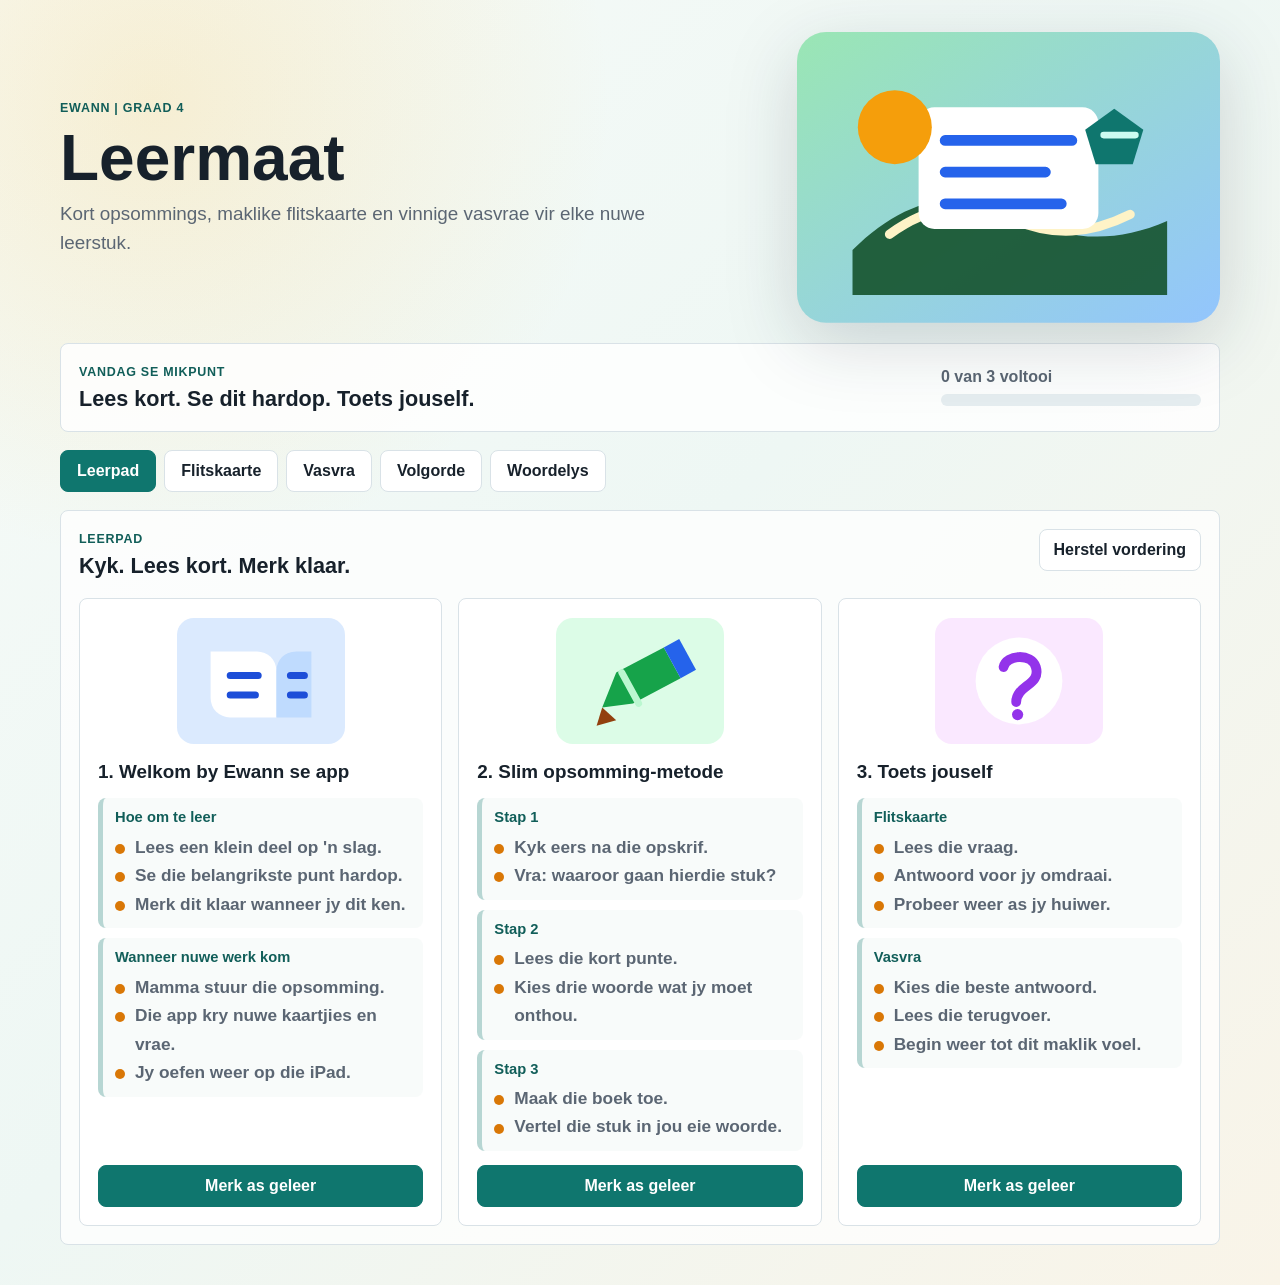
==== index.html @ 521f03b7 "Create Ewann Grade 4 learning app" ====
<!doctype html>
<html lang="af">
  <head>
    <meta charset="utf-8">
    <meta name="viewport" content="width=device-width, initial-scale=1">
    <title>Ewann Graad 4 Leermaat</title>
    <link rel="stylesheet" href="styles.css">
  </head>
  <body>
    <header class="app-header">
      <div class="title-block">
        <span class="subject-chip">Ewann | Graad 4</span>
        <h1>Leermaat</h1>
        <p>Kort opsommings, maklike flitskaarte en vinnige vasvrae vir elke nuwe leerstuk.</p>
      </div>
      <div class="hero-art" aria-hidden="true">
        <svg viewBox="0 0 320 220" role="img">
          <defs>
            <linearGradient id="sky" x1="0" x2="1" y1="0" y2="1">
              <stop offset="0" stop-color="#9ae6b4"></stop>
              <stop offset="1" stop-color="#93c5fd"></stop>
            </linearGradient>
          </defs>
          <rect width="320" height="220" rx="22" fill="url(#sky)"></rect>
          <path d="M42 165c42-42 86-49 132-24 31 17 67 19 106 2v56H42z" fill="#14532d" opacity=".9"></path>
          <path d="M70 153c30-22 60-26 94-11 30 13 58 11 88-4" fill="none" stroke="#fef3c7" stroke-width="7" stroke-linecap="round"></path>
          <rect x="92" y="57" width="136" height="92" rx="12" fill="#ffffff"></rect>
          <path d="M112 82h96M112 106h76M112 130h88" stroke="#2563eb" stroke-width="8" stroke-linecap="round"></path>
          <circle cx="74" cy="72" r="28" fill="#f59e0b"></circle>
          <path d="M240 58l22 16-8 26h-28l-8-26z" fill="#0f766e"></path>
          <path d="M232 78h24" stroke="#ccfbf1" stroke-width="5" stroke-linecap="round"></path>
        </svg>
      </div>
    </header>

    <main>
      <section class="progress-panel" aria-label="Vordering">
        <div>
          <span class="eyebrow">Vandag se mikpunt</span>
          <h2>Lees kort. Se dit hardop. Toets jouself.</h2>
        </div>
        <div class="progress-card">
          <span id="progressText">0 van 0 voltooi</span>
          <div class="progress-track">
            <span id="progressBar"></span>
          </div>
        </div>
      </section>

      <nav class="tabs" aria-label="Afdelings">
        <button class="tab is-active" data-view="learn">Leerpad</button>
        <button class="tab" data-view="cards">Flitskaarte</button>
        <button class="tab" data-view="quiz">Vasvra</button>
        <button class="tab" data-view="timeline">Volgorde</button>
        <button class="tab" data-view="words">Woordelys</button>
      </nav>

      <section id="learn" class="view is-active" aria-labelledby="learnTitle">
        <div class="view-heading">
          <div>
            <span class="eyebrow">Leerpad</span>
            <h2 id="learnTitle">Kyk. Lees kort. Merk klaar.</h2>
          </div>
          <button id="resetProgress" class="secondary-button" type="button">Herstel vordering</button>
        </div>
        <div id="topicGrid" class="topic-grid"></div>
      </section>

      <section id="cards" class="view" aria-labelledby="cardsTitle">
        <div class="view-heading">
          <div>
            <span class="eyebrow">Flitskaarte</span>
            <h2 id="cardsTitle">Draai die kaart om en se die antwoord hardop</h2>
          </div>
          <div class="card-actions">
            <button id="prevCard" class="icon-button" type="button" aria-label="Vorige kaart">&lsaquo;</button>
            <button id="flipCard" class="primary-button" type="button">Wys antwoord</button>
            <button id="nextCard" class="icon-button" type="button" aria-label="Volgende kaart">&rsaquo;</button>
          </div>
        </div>
        <article id="flashcard" class="flashcard" tabindex="0" aria-live="polite"></article>
        <p id="cardCounter" class="counter"></p>
      </section>

      <section id="quiz" class="view" aria-labelledby="quizTitle">
        <div class="view-heading">
          <div>
            <span class="eyebrow">Vasvra</span>
            <h2 id="quizTitle">Toets jou kennis</h2>
          </div>
          <button id="restartQuiz" class="secondary-button" type="button">Begin weer</button>
        </div>
        <div id="quizBox" class="quiz-box"></div>
      </section>

      <section id="timeline" class="view" aria-labelledby="timelineTitle">
        <div class="view-heading">
          <div>
            <span class="eyebrow">Volgorde</span>
            <h2 id="timelineTitle">Sit die belangrike idees in volgorde</h2>
          </div>
        </div>
        <div id="timelineList" class="timeline"></div>
      </section>

      <section id="words" class="view" aria-labelledby="wordsTitle">
        <div class="view-heading">
          <div>
            <span class="eyebrow">Woordelys</span>
            <h2 id="wordsTitle">Belangrike woorde om te onthou</h2>
          </div>
          <label class="search-box">
            <span>Soek</span>
            <input id="wordSearch" type="search" placeholder="bv. opsomming">
          </label>
        </div>
        <div id="wordList" class="word-list"></div>
      </section>
    </main>

    <script src="app.js"></script>
  </body>
</html>
---- styles.css ----
:root {
  color-scheme: light;
  --ink: #17212b;
  --muted: #5b6673;
  --line: #d9e2e7;
  --paper: #fbfaf7;
  --surface: #ffffff;
  --teal: #0f766e;
  --teal-dark: #115e59;
  --gold: #d97706;
  --clay: #9a3412;
  --blue: #1d4ed8;
  --green: #15803d;
  --red: #b91c1c;
  font-family: Verdana, "Segoe UI", Arial, sans-serif;
}

* {
  box-sizing: border-box;
}

body {
  margin: 0;
  min-height: 100vh;
  color: var(--ink);
  background:
    radial-gradient(circle at 12% 8%, rgba(249, 196, 83, .22), transparent 28%),
    linear-gradient(135deg, #f7fbf8 0%, #eef7f4 48%, #f9f4e8 100%);
}

button,
input {
  font: inherit;
}

button {
  cursor: pointer;
}

.app-header,
main {
  width: min(1160px, calc(100% - 32px));
  margin: 0 auto;
}

.app-header {
  min-height: 300px;
  display: grid;
  grid-template-columns: minmax(0, 1.25fr) minmax(260px, .75fr);
  gap: 32px;
  align-items: center;
  padding: 32px 0 20px;
}

.title-block h1 {
  margin: 12px 0 10px;
  font-size: clamp(2.4rem, 5vw, 5.4rem);
  line-height: .95;
  letter-spacing: 0;
}

.title-block p {
  max-width: 620px;
  margin: 0;
  color: var(--muted);
  font-size: 1.18rem;
  line-height: 1.55;
}

.subject-chip,
.eyebrow {
  display: inline-flex;
  width: fit-content;
  color: var(--teal-dark);
  font-weight: 800;
  text-transform: uppercase;
  letter-spacing: .06em;
  font-size: .78rem;
}

.hero-art svg {
  display: block;
  width: 100%;
  filter: drop-shadow(0 20px 35px rgba(15, 23, 42, .16));
}

main {
  padding-bottom: 40px;
}

.progress-panel {
  display: flex;
  justify-content: space-between;
  gap: 24px;
  align-items: center;
  background: rgba(255, 255, 255, .84);
  border: 1px solid var(--line);
  border-radius: 8px;
  padding: 18px;
}

.progress-panel h2,
.view-heading h2 {
  margin: 6px 0 0;
  font-size: 1.35rem;
  line-height: 1.25;
}

.progress-card {
  min-width: 260px;
}

.progress-card span {
  display: block;
  margin-bottom: 8px;
  color: var(--muted);
  font-weight: 700;
}

.progress-track {
  height: 12px;
  overflow: hidden;
  background: #e5edf0;
  border-radius: 999px;
}

.progress-track span {
  display: block;
  width: 0;
  height: 100%;
  background: linear-gradient(90deg, var(--teal), var(--gold));
  transition: width .25s ease;
}

.tabs {
  display: flex;
  gap: 8px;
  overflow-x: auto;
  padding: 18px 0;
}

.tab,
.primary-button,
.secondary-button,
.icon-button {
  border: 1px solid var(--line);
  border-radius: 8px;
  background: var(--surface);
  color: var(--ink);
  min-height: 42px;
  font-weight: 800;
}

.tab {
  padding: 0 16px;
  white-space: nowrap;
}

.tab.is-active,
.primary-button {
  color: #fff;
  background: var(--teal);
  border-color: var(--teal);
}

.secondary-button {
  padding: 0 14px;
}

.icon-button {
  width: 44px;
  font-size: 1.7rem;
  line-height: 1;
}

.view {
  display: none;
  background: rgba(255, 255, 255, .76);
  border: 1px solid var(--line);
  border-radius: 8px;
  padding: 18px;
}

.view.is-active {
  display: block;
}

.view-heading {
  display: flex;
  justify-content: space-between;
  align-items: flex-start;
  gap: 18px;
  margin-bottom: 18px;
}

.topic-grid {
  display: grid;
  grid-template-columns: repeat(auto-fit, minmax(260px, 1fr));
  gap: 16px;
}

.topic-card {
  min-height: 430px;
  display: flex;
  flex-direction: column;
  gap: 14px;
  background: var(--surface);
  border: 1px solid var(--line);
  border-radius: 8px;
  padding: 18px;
}

.topic-visual {
  display: grid;
  place-items: center;
  min-height: 128px;
}

.topic-visual svg {
  display: block;
  width: min(100%, 168px);
  height: auto;
}

.topic-card h3 {
  margin: 0;
  font-size: 1.18rem;
  line-height: 1.35;
}

.topic-card ul {
  margin: 0;
  padding-left: 0;
  list-style: none;
  color: var(--muted);
  line-height: 1.65;
  font-size: 1.08rem;
  font-weight: 700;
}

.topic-groups {
  display: grid;
  gap: 10px;
}

.mini-section {
  border-left: 5px solid rgba(15, 118, 110, .28);
  background: #f8fbfa;
  border-radius: 8px;
  padding: 10px 12px;
}

.mini-section h4 {
  margin: 0 0 6px;
  color: var(--teal-dark);
  font-size: .92rem;
  line-height: 1.25;
}

.topic-card li {
  display: flex;
  gap: 10px;
  align-items: flex-start;
}

.topic-card li::before {
  content: "";
  flex: 0 0 10px;
  width: 10px;
  height: 10px;
  margin-top: .65em;
  border-radius: 50%;
  background: var(--gold);
}

.topic-card button {
  margin-top: auto;
}

.topic-card.is-done {
  border-color: rgba(21, 128, 61, .45);
  box-shadow: inset 0 0 0 2px rgba(21, 128, 61, .08);
}

.card-actions {
  display: flex;
  gap: 8px;
  align-items: center;
}

.primary-button {
  padding: 0 16px;
}

.flashcard {
  display: grid;
  place-items: center;
  min-height: 280px;
  padding: 30px;
  border-radius: 8px;
  border: 1px solid #c9d8de;
  background:
    linear-gradient(135deg, rgba(15, 118, 110, .08), rgba(217, 119, 6, .12)),
    var(--surface);
  text-align: center;
}

.flashcard h3 {
  max-width: 720px;
  margin: 0;
  font-size: clamp(1.65rem, 3vw, 2.6rem);
  line-height: 1.15;
}

.flashcard p {
  max-width: 720px;
  margin: 12px 0 0;
  color: var(--muted);
  font-size: 1.12rem;
  line-height: 1.5;
}

.counter {
  color: var(--muted);
  font-weight: 700;
}

.quiz-box {
  display: grid;
  gap: 14px;
}

.quiz-question {
  background: var(--surface);
  border: 1px solid var(--line);
  border-radius: 8px;
  padding: 18px;
}

.quiz-question h3 {
  margin: 0 0 16px;
  font-size: 1.35rem;
}

.answers {
  display: grid;
  grid-template-columns: repeat(auto-fit, minmax(210px, 1fr));
  gap: 10px;
}

.answer {
  min-height: 54px;
  padding: 12px;
  text-align: left;
}

.answer.correct {
  color: #fff;
  background: var(--green);
  border-color: var(--green);
}

.answer.wrong {
  color: #fff;
  background: var(--red);
  border-color: var(--red);
}

.feedback {
  min-height: 28px;
  color: var(--muted);
  font-weight: 800;
}

.timeline {
  display: grid;
  gap: 10px;
}

.timeline-item {
  display: grid;
  grid-template-columns: 150px minmax(0, 1fr);
  gap: 14px;
  align-items: start;
  background: var(--surface);
  border: 1px solid var(--line);
  border-radius: 8px;
  padding: 14px;
}

.timeline-item strong {
  color: var(--clay);
}

.timeline-item p {
  margin: 0;
  color: var(--muted);
  line-height: 1.45;
}

.search-box {
  display: flex;
  align-items: center;
  gap: 8px;
  color: var(--muted);
  font-weight: 800;
}

.search-box input {
  min-height: 42px;
  width: min(300px, 48vw);
  border: 1px solid var(--line);
  border-radius: 8px;
  padding: 0 12px;
}

.word-list {
  display: grid;
  grid-template-columns: repeat(auto-fit, minmax(230px, 1fr));
  gap: 12px;
}

.word-card {
  background: var(--surface);
  border: 1px solid var(--line);
  border-radius: 8px;
  padding: 16px;
}

.word-card h3 {
  margin: 0 0 8px;
  color: var(--blue);
}

.word-card p {
  margin: 0;
  color: var(--muted);
  line-height: 1.45;
}

@media (max-width: 760px) {
  .app-header {
    grid-template-columns: 1fr;
    min-height: auto;
  }

  .hero-art {
    max-width: 360px;
  }

  .progress-panel,
  .view-heading {
    flex-direction: column;
    align-items: stretch;
  }

  .progress-card {
    min-width: 0;
  }

  .timeline-item {
    grid-template-columns: 1fr;
  }

  .card-actions {
    flex-wrap: wrap;
  }
}
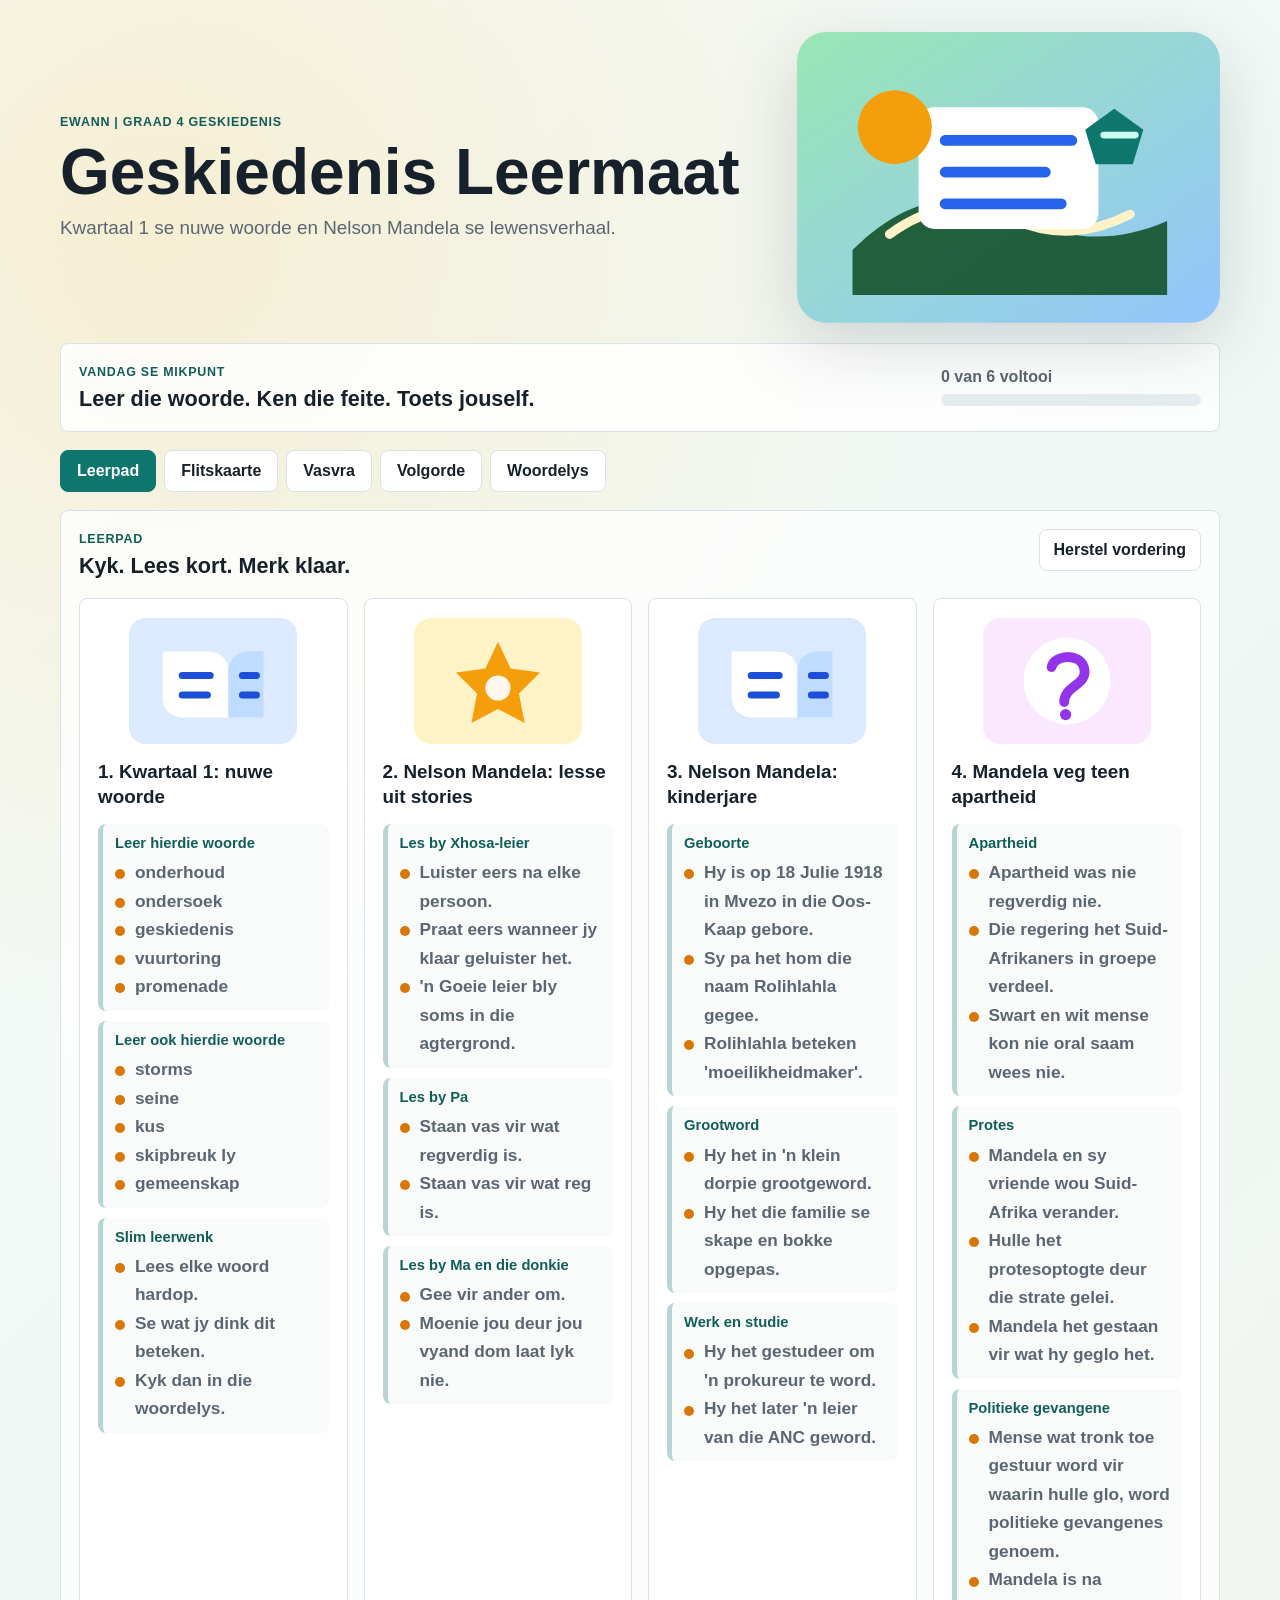
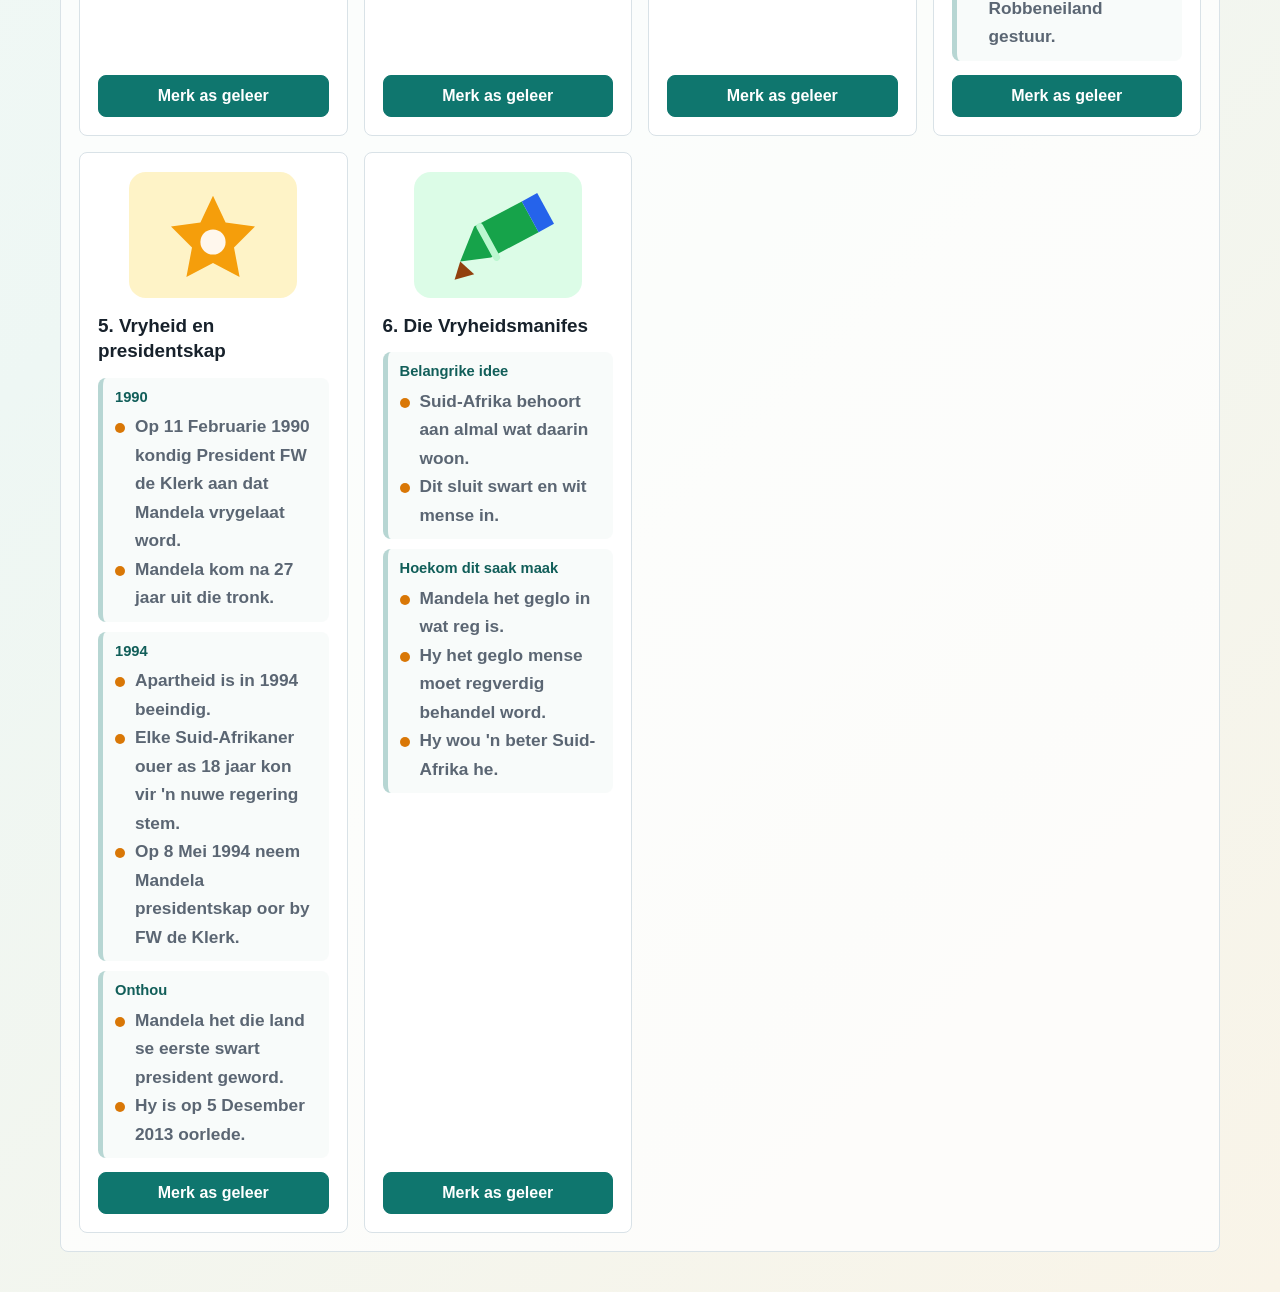
==== commit f300234f: "Add Grade 4 Mandela history content" ====
--- a/index.html
+++ b/index.html
@@ -9,9 +9,9 @@
   <body>
     <header class="app-header">
       <div class="title-block">
-        <span class="subject-chip">Ewann | Graad 4</span>
-        <h1>Leermaat</h1>
-        <p>Kort opsommings, maklike flitskaarte en vinnige vasvrae vir elke nuwe leerstuk.</p>
+        <span class="subject-chip">Ewann | Graad 4 Geskiedenis</span>
+        <h1>Geskiedenis Leermaat</h1>
+        <p>Kwartaal 1 se nuwe woorde en Nelson Mandela se lewensverhaal.</p>
       </div>
       <div class="hero-art" aria-hidden="true">
         <svg viewBox="0 0 320 220" role="img">
@@ -37,7 +37,7 @@
       <section class="progress-panel" aria-label="Vordering">
         <div>
           <span class="eyebrow">Vandag se mikpunt</span>
-          <h2>Lees kort. Se dit hardop. Toets jouself.</h2>
+          <h2>Leer die woorde. Ken die feite. Toets jouself.</h2>
         </div>
         <div class="progress-card">
           <span id="progressText">0 van 0 voltooi</span>
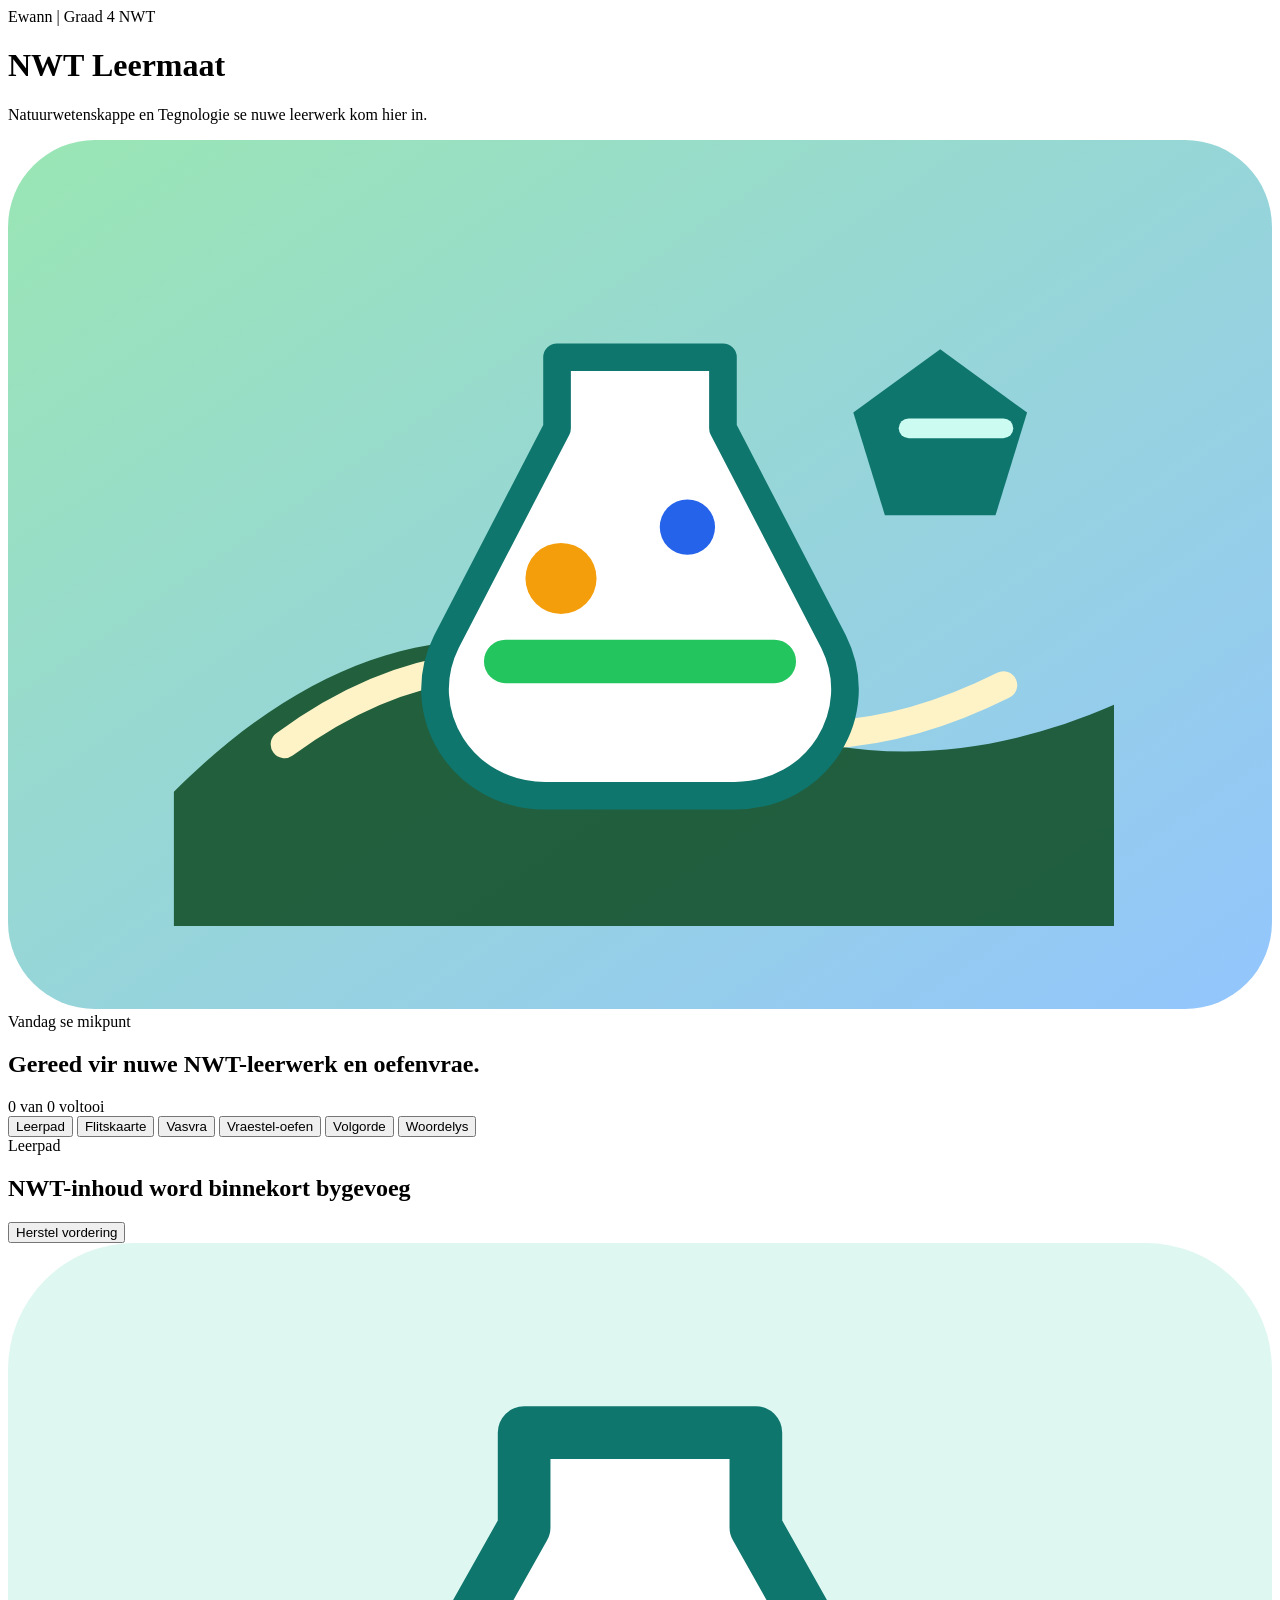
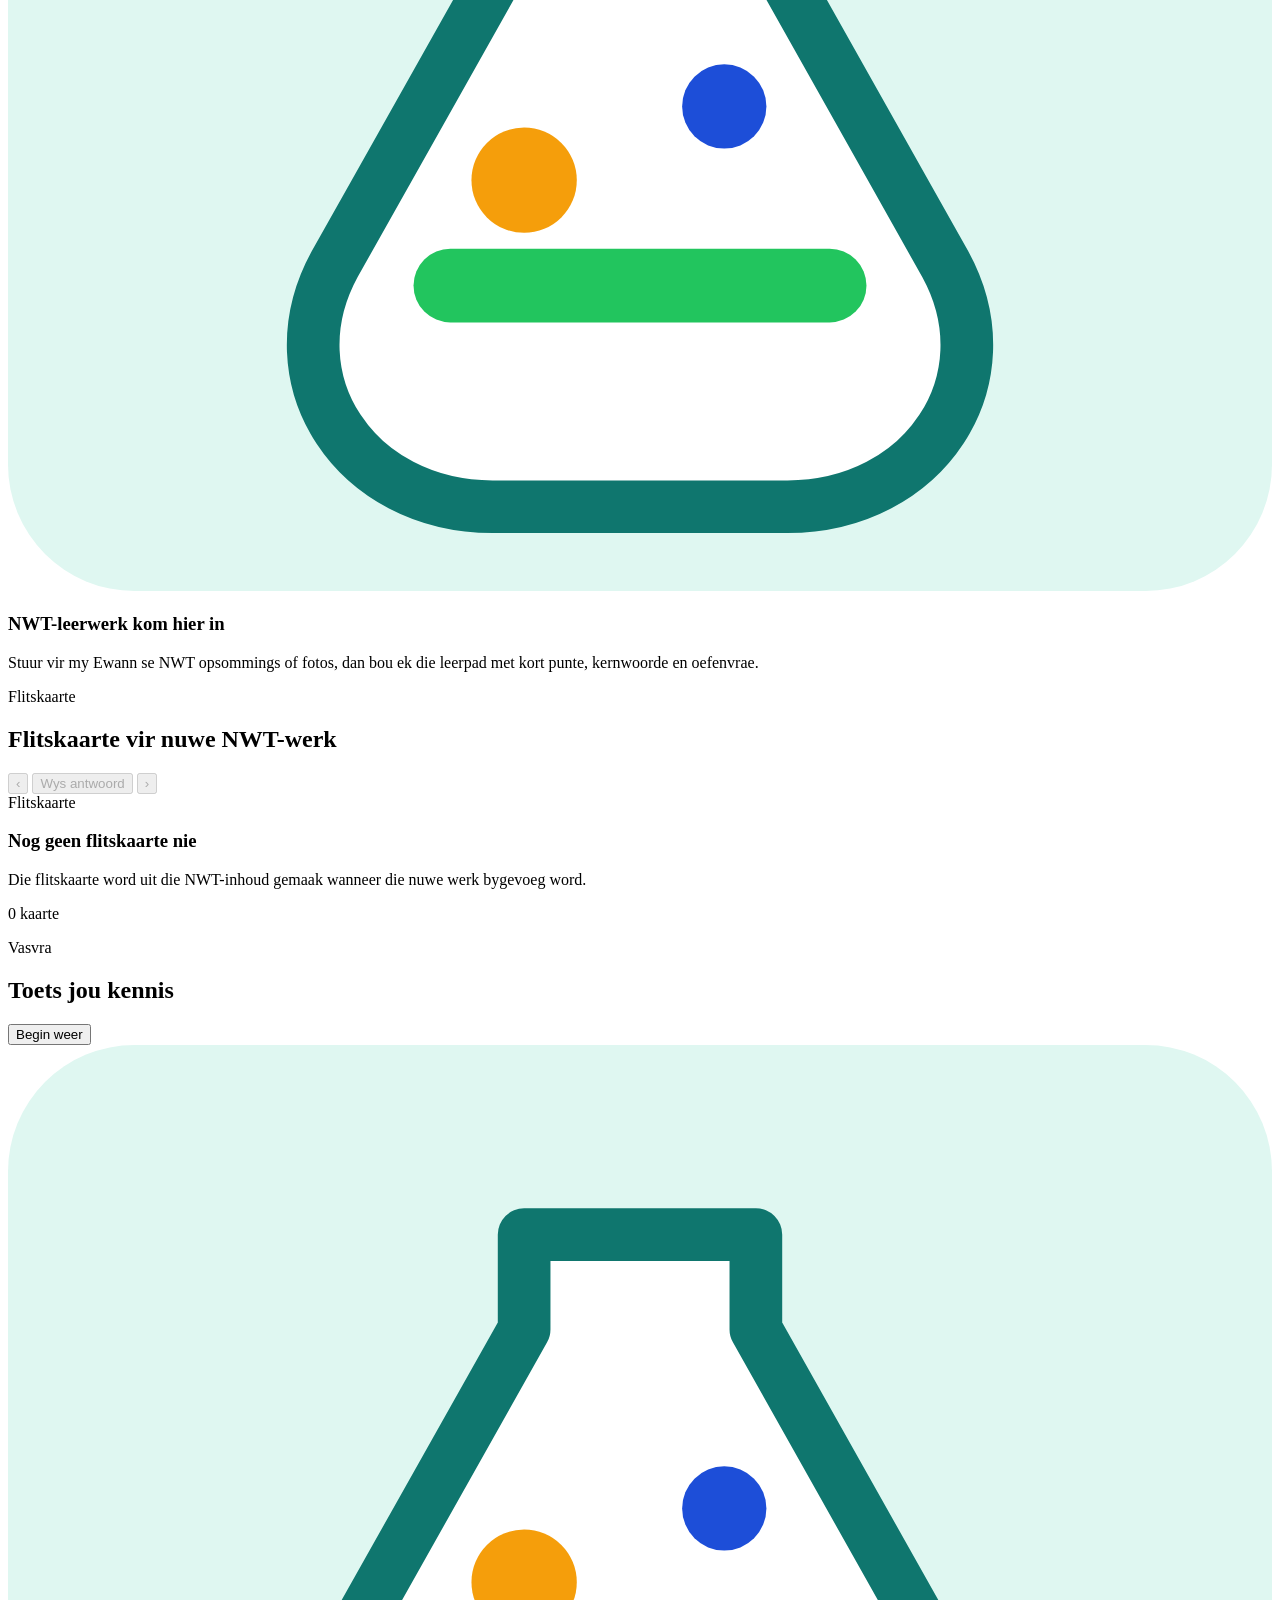
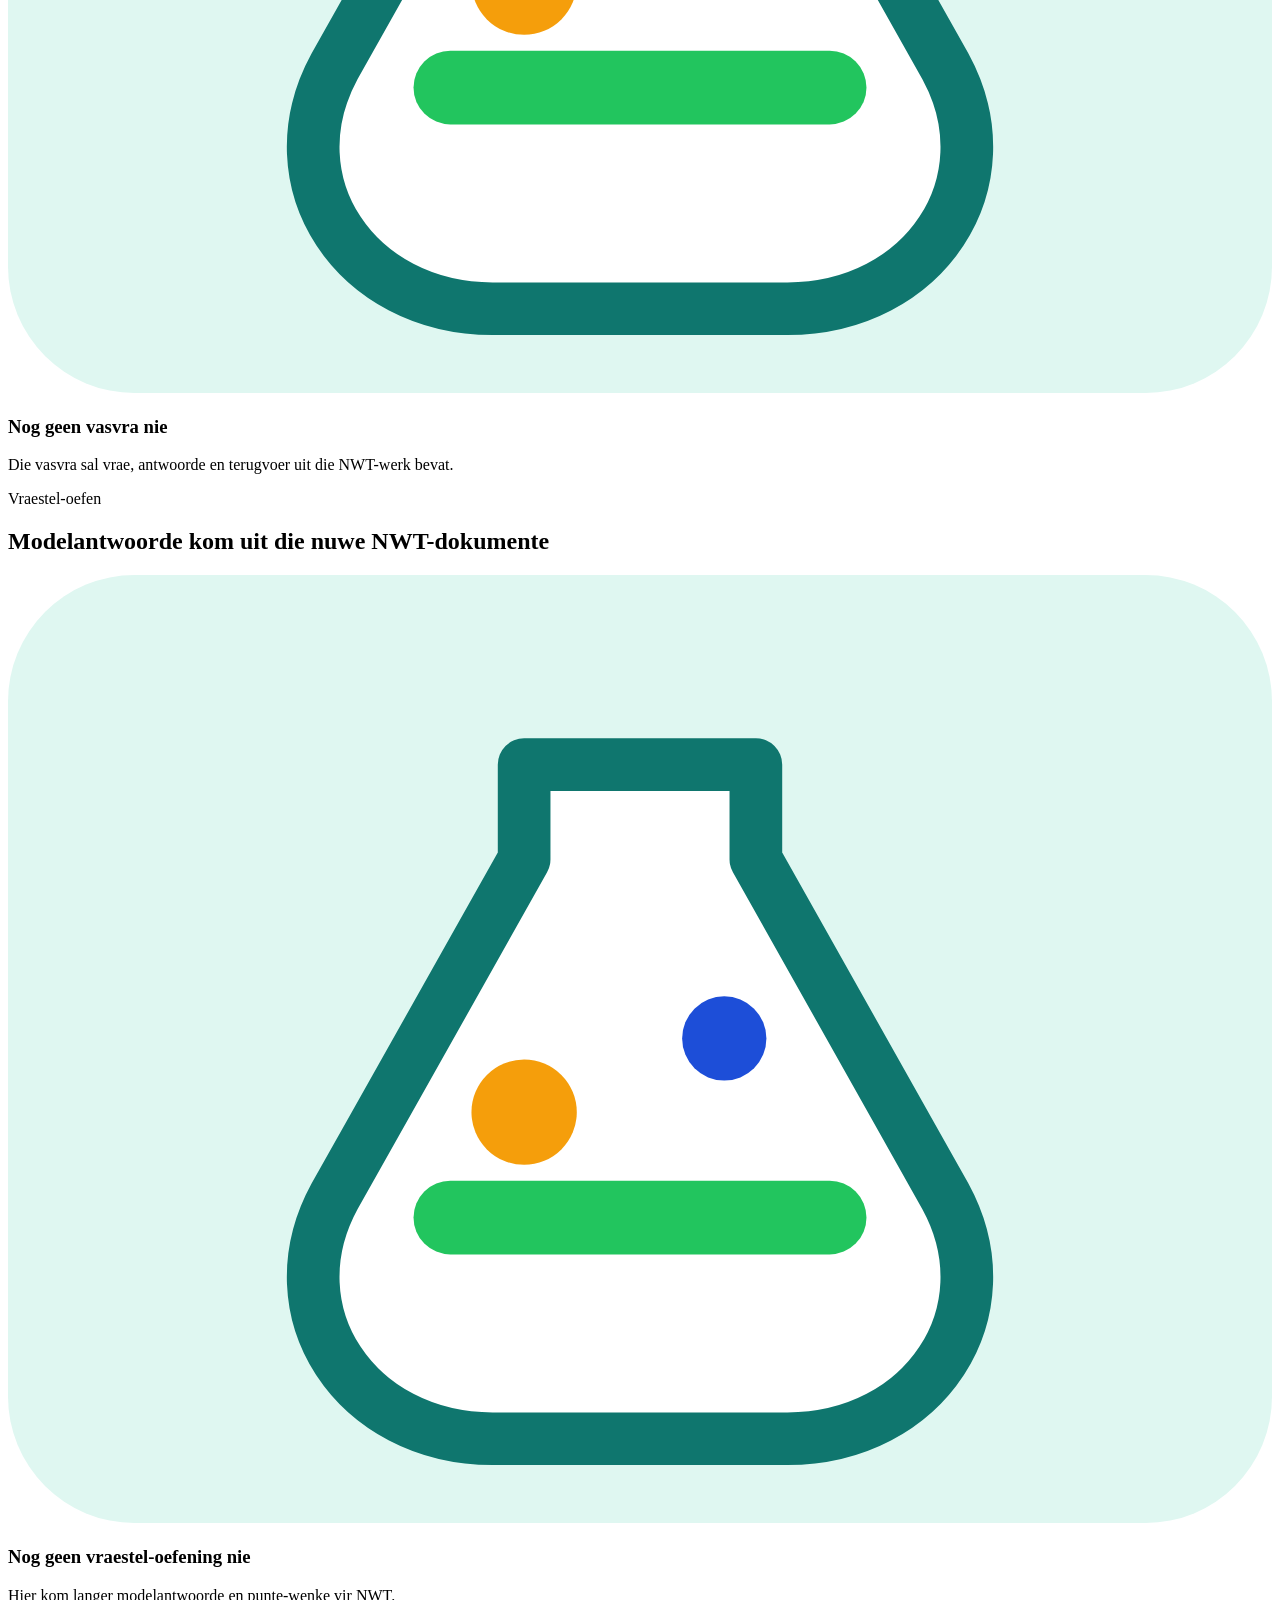
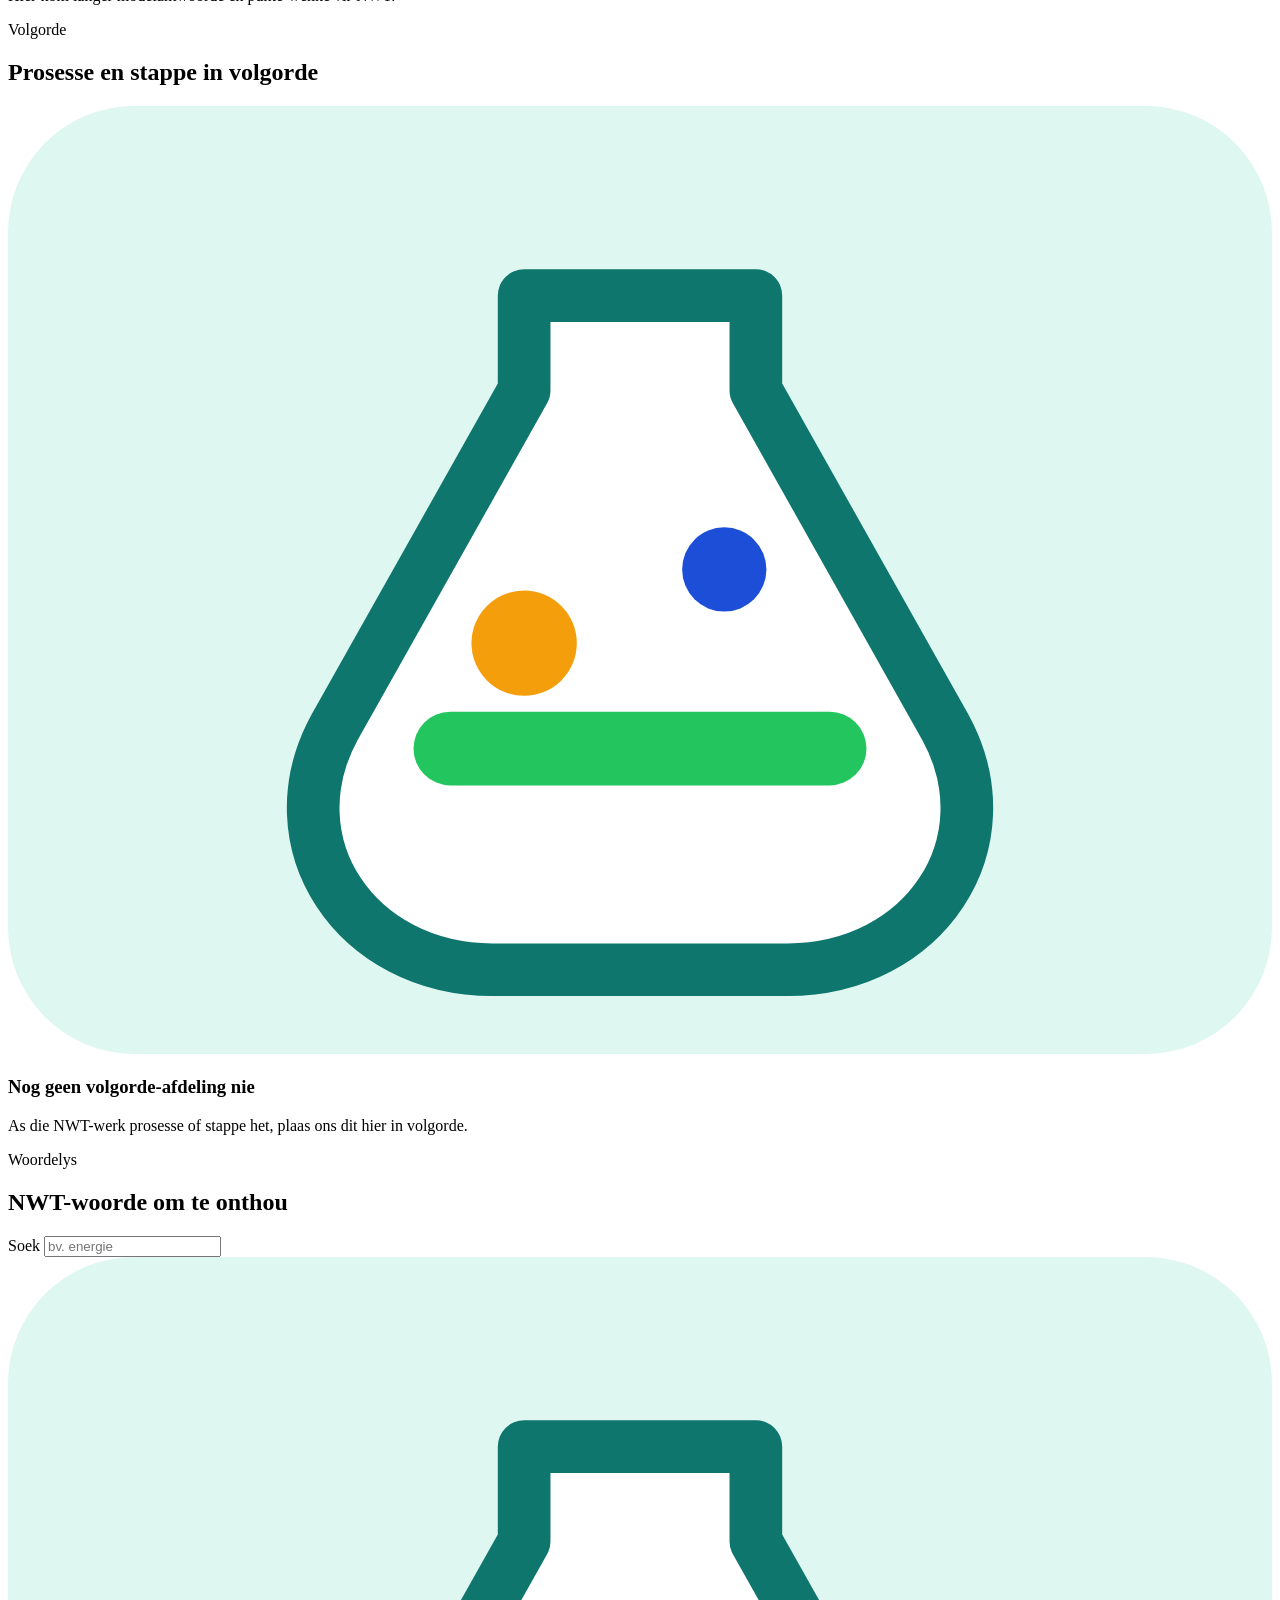
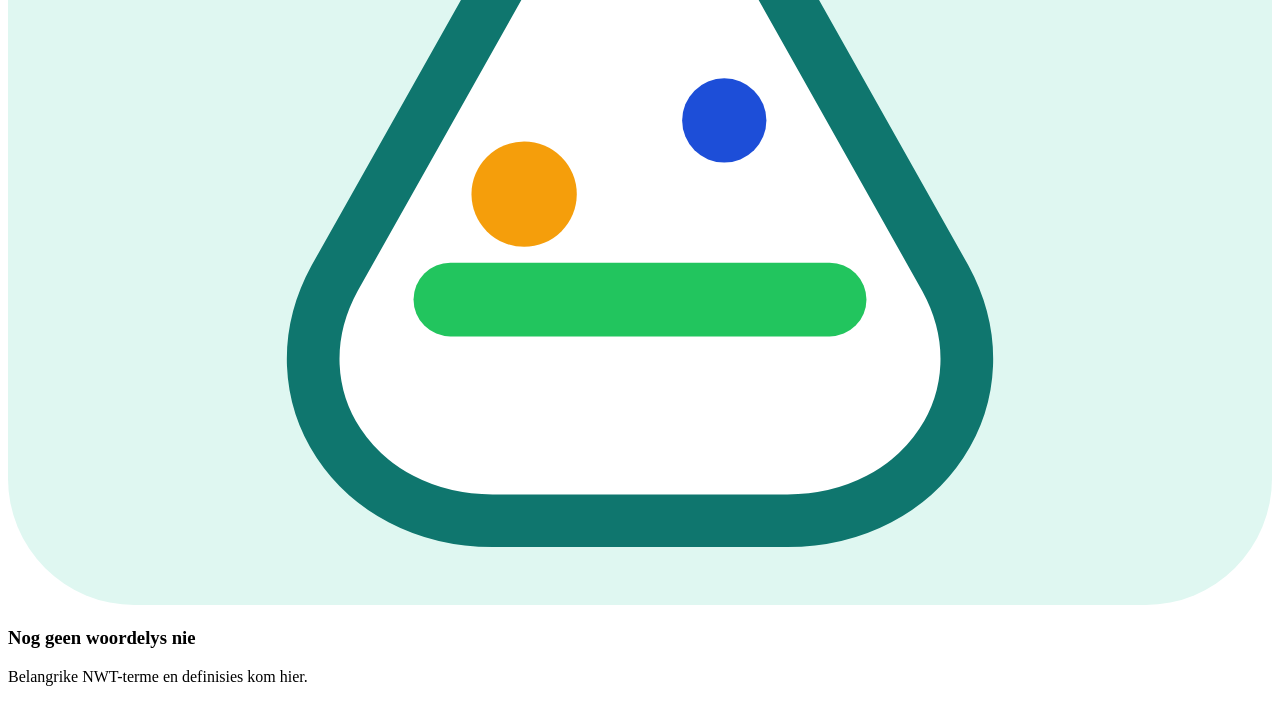
==== commit 907d1786: "Convert Ewann app to NWT learning shell" ====
--- a/index.html
+++ b/index.html
@@ -3,15 +3,15 @@
   <head>
     <meta charset="utf-8">
     <meta name="viewport" content="width=device-width, initial-scale=1">
-    <title>Ewann Graad 4 Leermaat</title>
+    <title>Ewann se NWT Leermaat</title>
     <link rel="stylesheet" href="styles.css">
   </head>
   <body>
     <header class="app-header">
       <div class="title-block">
-        <span class="subject-chip">Ewann | Graad 4 Geskiedenis</span>
-        <h1>Geskiedenis Leermaat</h1>
-        <p>Kwartaal 1 se nuwe woorde en Nelson Mandela se lewensverhaal.</p>
+        <span class="subject-chip">Ewann | Graad 4 NWT</span>
+        <h1>NWT Leermaat</h1>
+        <p>Natuurwetenskappe en Tegnologie se nuwe leerwerk kom hier in.</p>
       </div>
       <div class="hero-art" aria-hidden="true">
         <svg viewBox="0 0 320 220" role="img">
@@ -24,11 +24,12 @@
           <rect width="320" height="220" rx="22" fill="url(#sky)"></rect>
           <path d="M42 165c42-42 86-49 132-24 31 17 67 19 106 2v56H42z" fill="#14532d" opacity=".9"></path>
           <path d="M70 153c30-22 60-26 94-11 30 13 58 11 88-4" fill="none" stroke="#fef3c7" stroke-width="7" stroke-linecap="round"></path>
-          <rect x="92" y="57" width="136" height="92" rx="12" fill="#ffffff"></rect>
-          <path d="M112 82h96M112 106h76M112 130h88" stroke="#2563eb" stroke-width="8" stroke-linecap="round"></path>
-          <circle cx="74" cy="72" r="28" fill="#f59e0b"></circle>
-          <path d="M240 58l22 16-8 26h-28l-8-26z" fill="#0f766e"></path>
-          <path d="M232 78h24" stroke="#ccfbf1" stroke-width="5" stroke-linecap="round"></path>
+          <path d="M139 55h42v18l28 54c9 18-4 39-25 39h-48c-21 0-34-21-25-39l28-54z" fill="#ffffff" stroke="#0f766e" stroke-width="7" stroke-linejoin="round"></path>
+          <path d="M126 132h68" stroke="#22c55e" stroke-width="11" stroke-linecap="round"></path>
+          <circle cx="140" cy="111" r="9" fill="#f59e0b"></circle>
+          <circle cx="172" cy="98" r="7" fill="#2563eb"></circle>
+          <path d="M236 53l22 16-8 26h-28l-8-26z" fill="#0f766e"></path>
+          <path d="M228 73h24" stroke="#ccfbf1" stroke-width="5" stroke-linecap="round"></path>
         </svg>
       </div>
     </header>
@@ -37,7 +38,7 @@
       <section class="progress-panel" aria-label="Vordering">
         <div>
           <span class="eyebrow">Vandag se mikpunt</span>
-          <h2>Leer die woorde. Ken die feite. Toets jouself.</h2>
+          <h2>Gereed vir nuwe NWT-leerwerk en oefenvrae.</h2>
         </div>
         <div class="progress-card">
           <span id="progressText">0 van 0 voltooi</span>
@@ -51,6 +52,7 @@
         <button class="tab is-active" data-view="learn">Leerpad</button>
         <button class="tab" data-view="cards">Flitskaarte</button>
         <button class="tab" data-view="quiz">Vasvra</button>
+        <button class="tab" data-view="practice">Vraestel-oefen</button>
         <button class="tab" data-view="timeline">Volgorde</button>
         <button class="tab" data-view="words">Woordelys</button>
       </nav>
@@ -59,7 +61,7 @@
         <div class="view-heading">
           <div>
             <span class="eyebrow">Leerpad</span>
-            <h2 id="learnTitle">Kyk. Lees kort. Merk klaar.</h2>
+            <h2 id="learnTitle">NWT-inhoud word binnekort bygevoeg</h2>
           </div>
           <button id="resetProgress" class="secondary-button" type="button">Herstel vordering</button>
         </div>
@@ -70,7 +72,7 @@
         <div class="view-heading">
           <div>
             <span class="eyebrow">Flitskaarte</span>
-            <h2 id="cardsTitle">Draai die kaart om en se die antwoord hardop</h2>
+            <h2 id="cardsTitle">Flitskaarte vir nuwe NWT-werk</h2>
           </div>
           <div class="card-actions">
             <button id="prevCard" class="icon-button" type="button" aria-label="Vorige kaart">&lsaquo;</button>
@@ -93,11 +95,21 @@
         <div id="quizBox" class="quiz-box"></div>
       </section>
 
+      <section id="practice" class="view" aria-labelledby="practiceTitle">
+        <div class="view-heading">
+          <div>
+            <span class="eyebrow">Vraestel-oefen</span>
+            <h2 id="practiceTitle">Modelantwoorde kom uit die nuwe NWT-dokumente</h2>
+          </div>
+        </div>
+        <div id="practiceList" class="practice-list"></div>
+      </section>
+
       <section id="timeline" class="view" aria-labelledby="timelineTitle">
         <div class="view-heading">
           <div>
             <span class="eyebrow">Volgorde</span>
-            <h2 id="timelineTitle">Sit die belangrike idees in volgorde</h2>
+            <h2 id="timelineTitle">Prosesse en stappe in volgorde</h2>
           </div>
         </div>
         <div id="timelineList" class="timeline"></div>
@@ -107,11 +119,11 @@
         <div class="view-heading">
           <div>
             <span class="eyebrow">Woordelys</span>
-            <h2 id="wordsTitle">Belangrike woorde om te onthou</h2>
+            <h2 id="wordsTitle">NWT-woorde om te onthou</h2>
           </div>
           <label class="search-box">
             <span>Soek</span>
-            <input id="wordSearch" type="search" placeholder="bv. opsomming">
+            <input id="wordSearch" type="search" placeholder="bv. energie">
           </label>
         </div>
         <div id="wordList" class="word-list"></div>
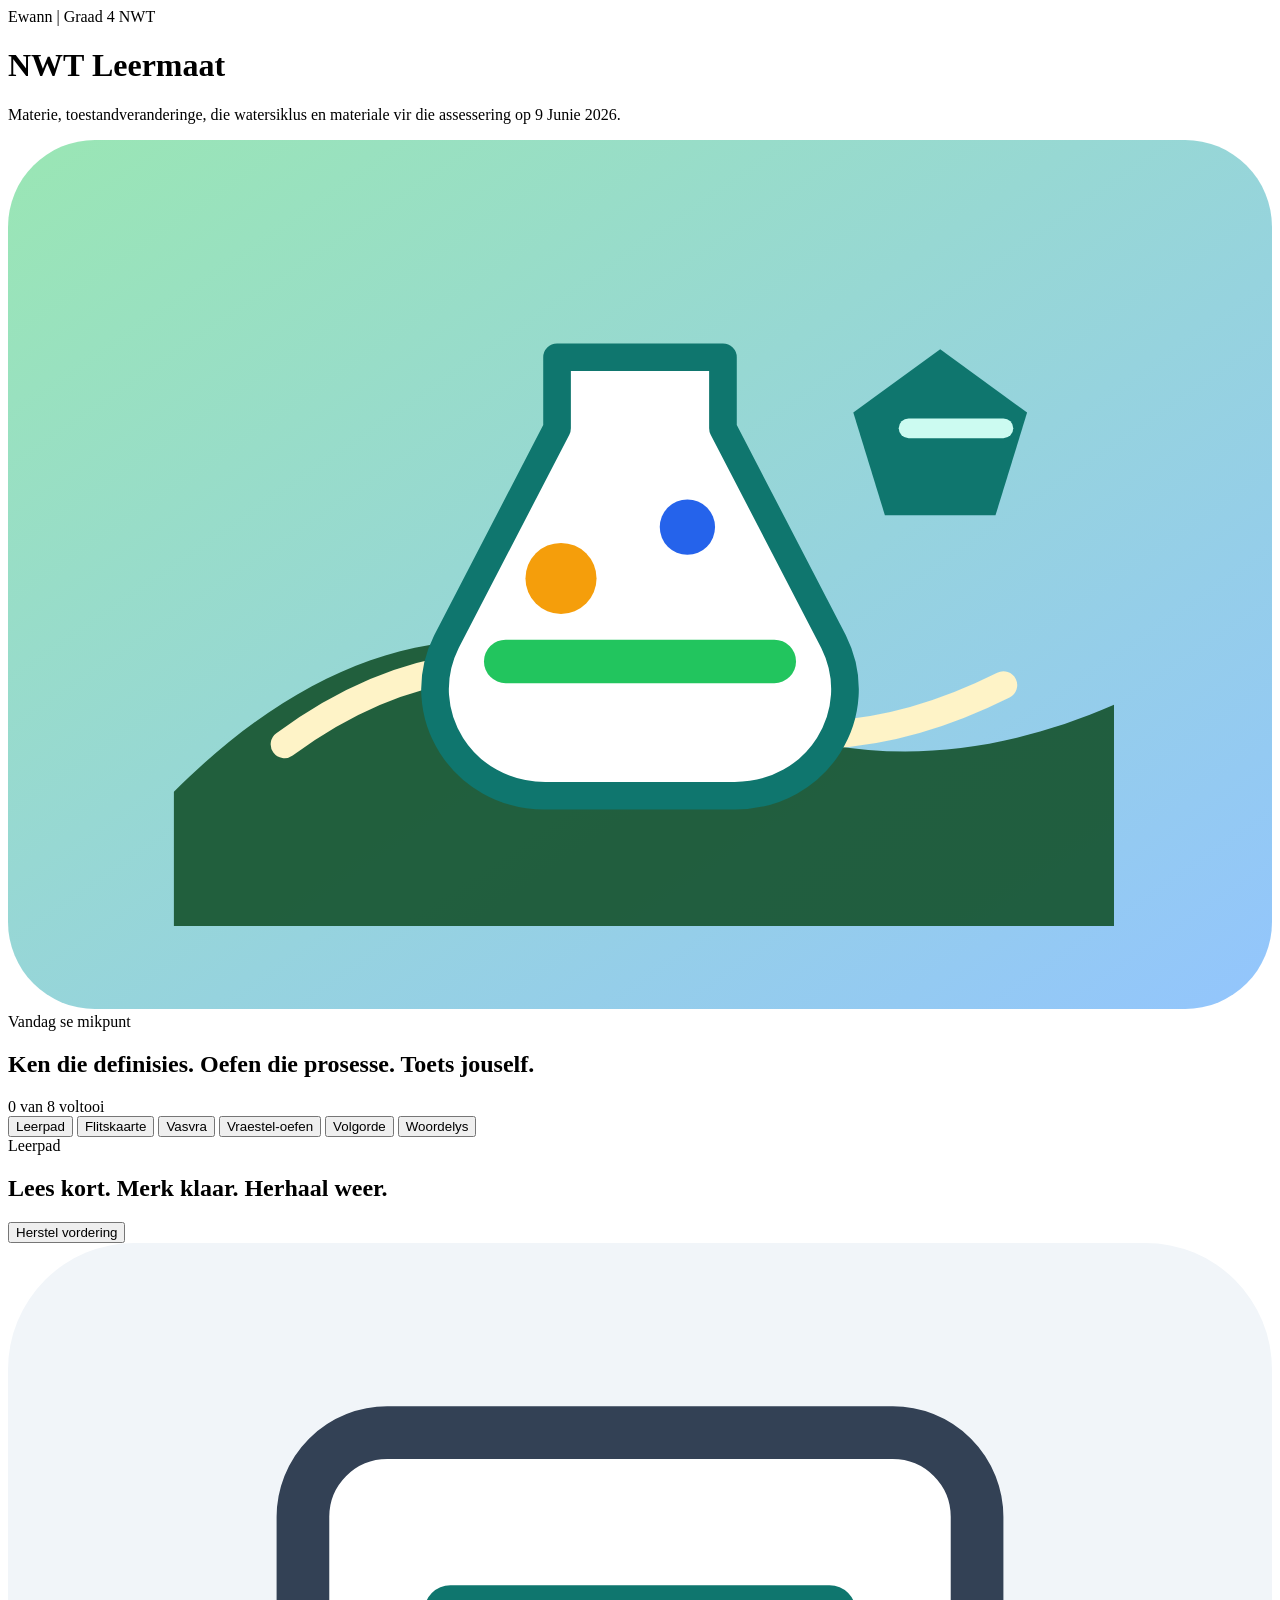
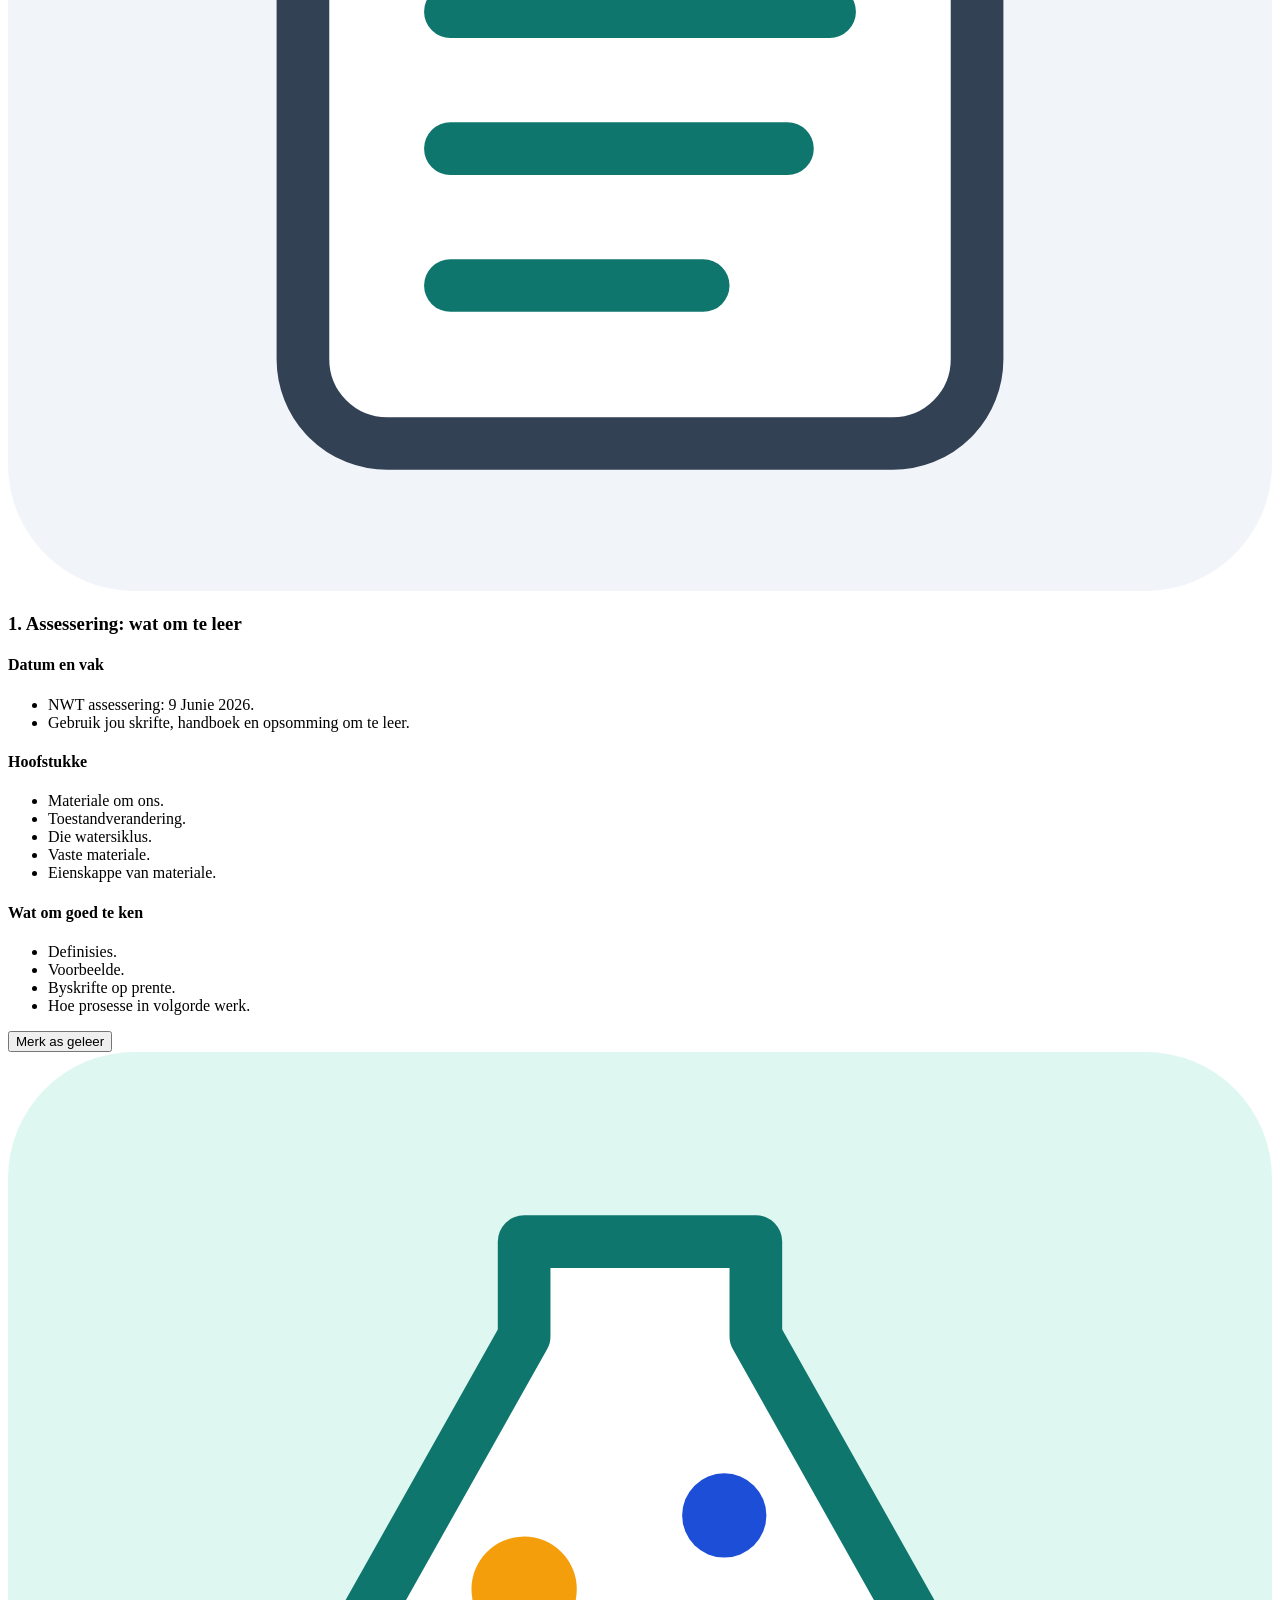
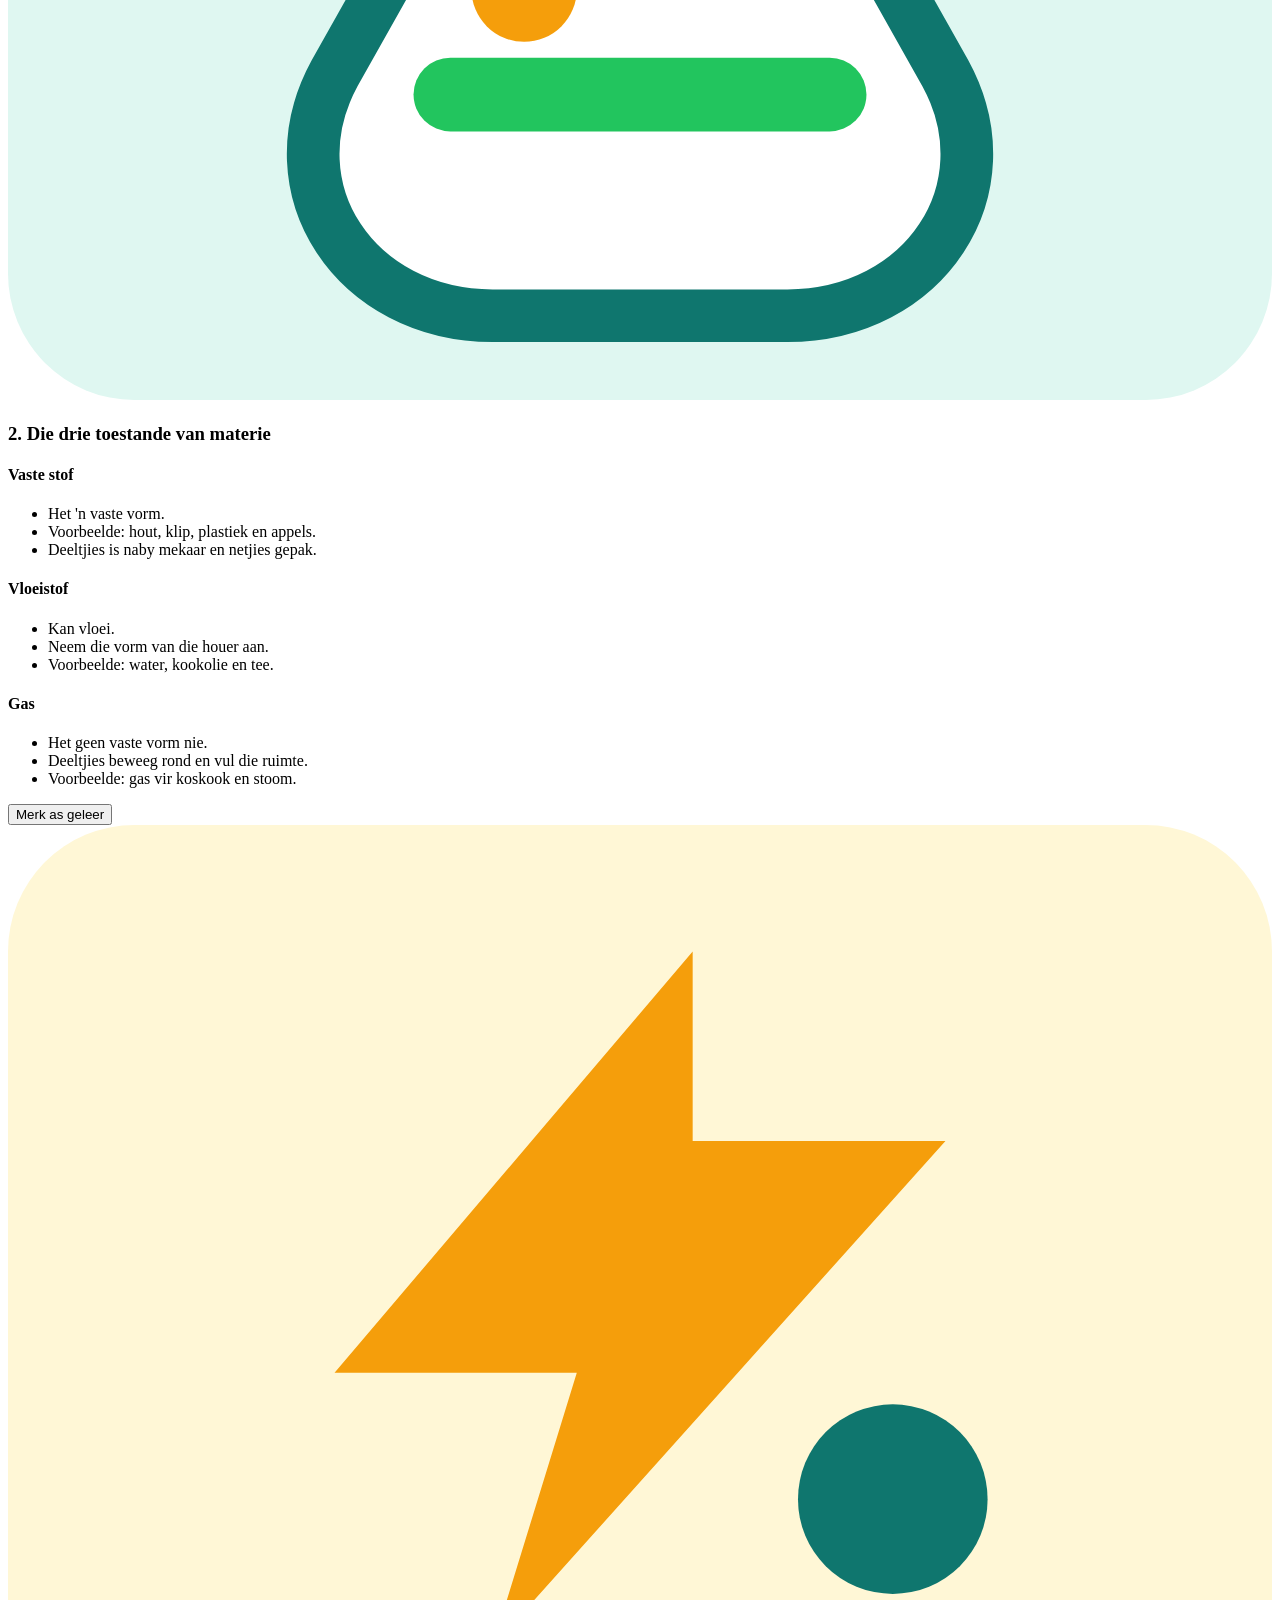
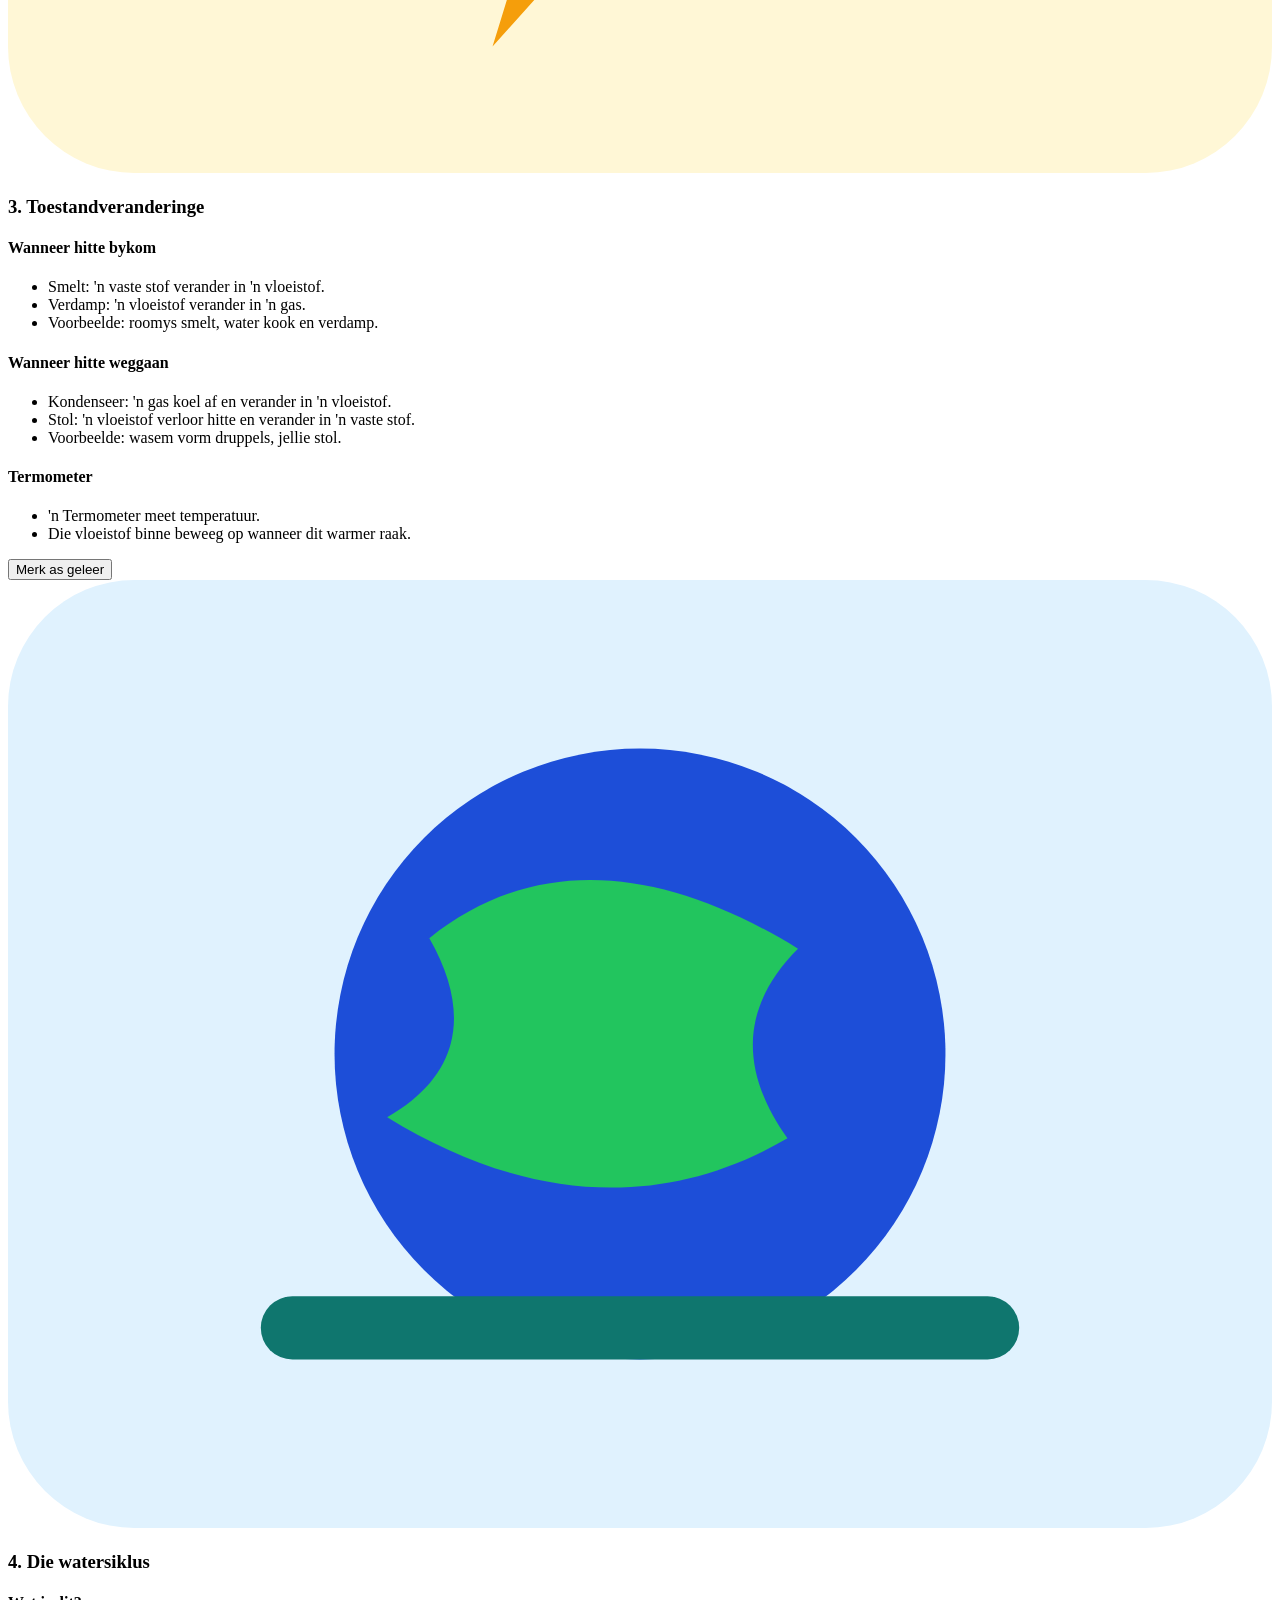
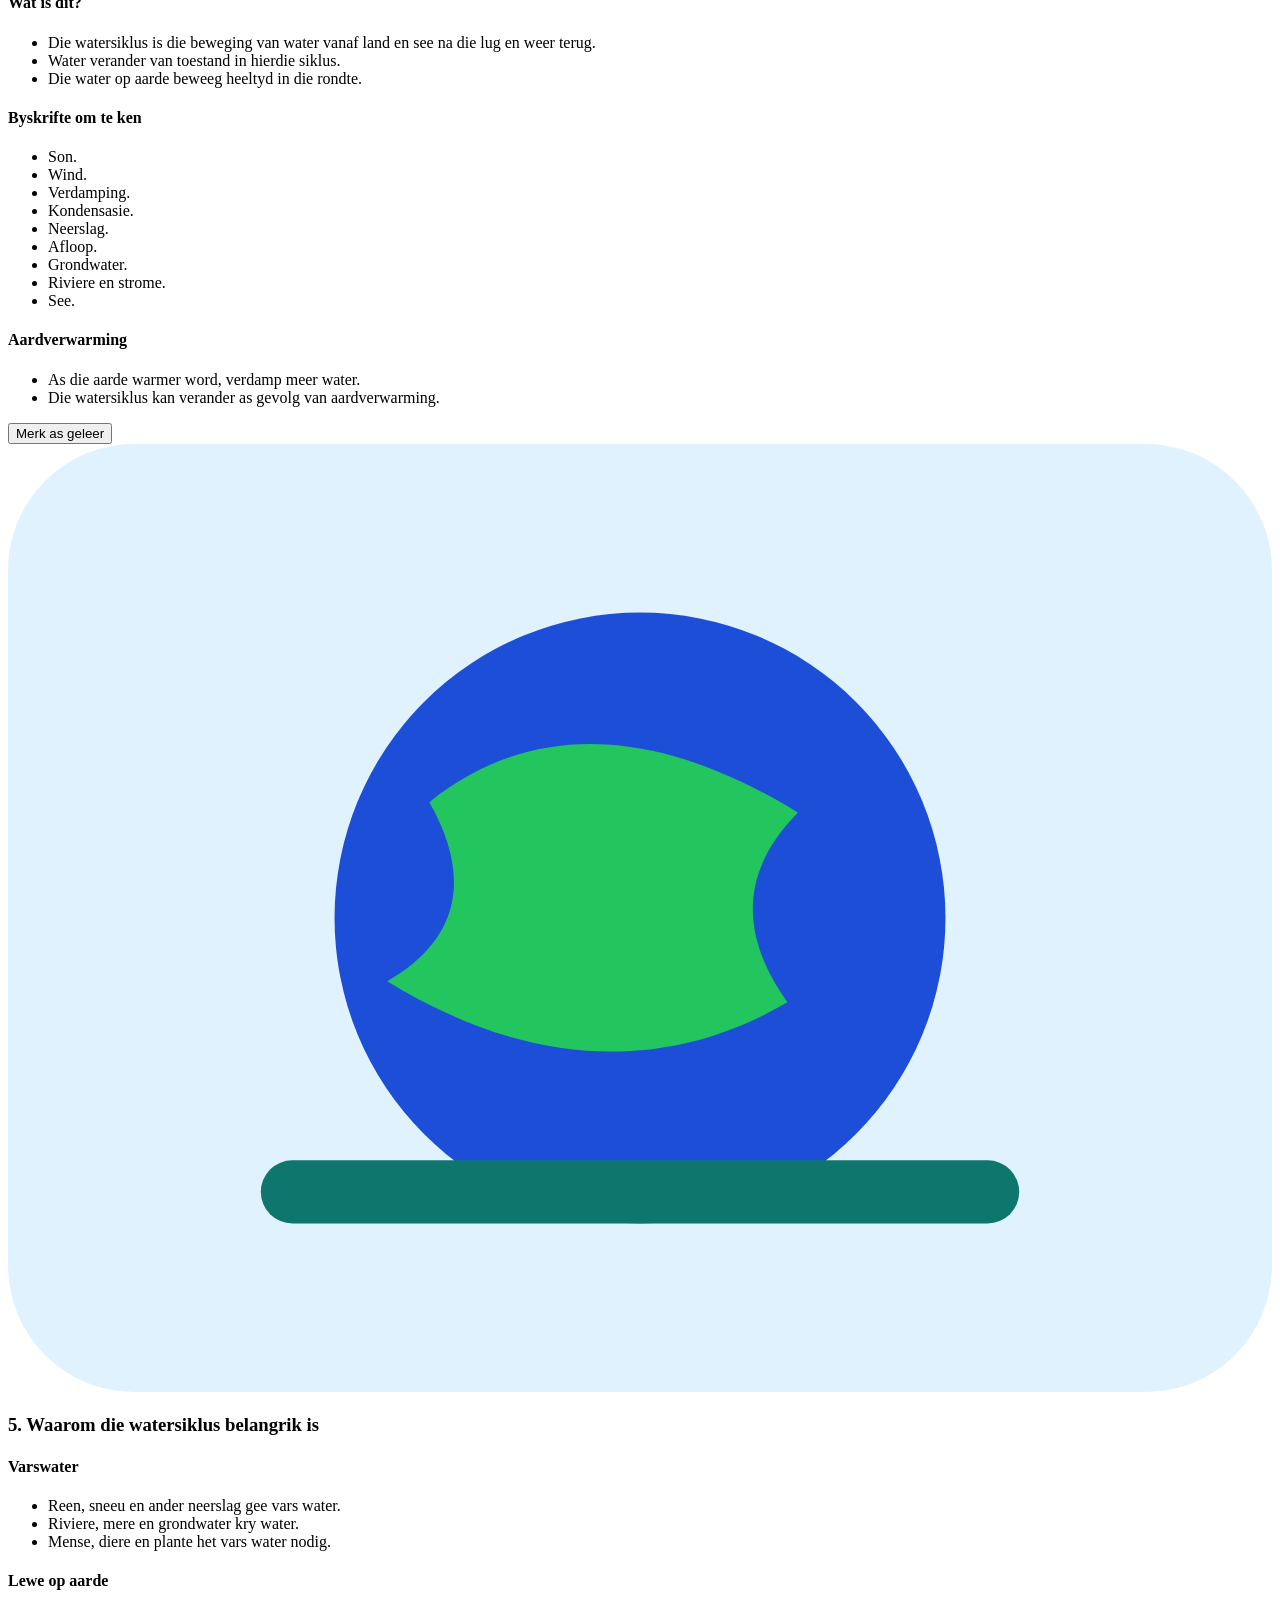
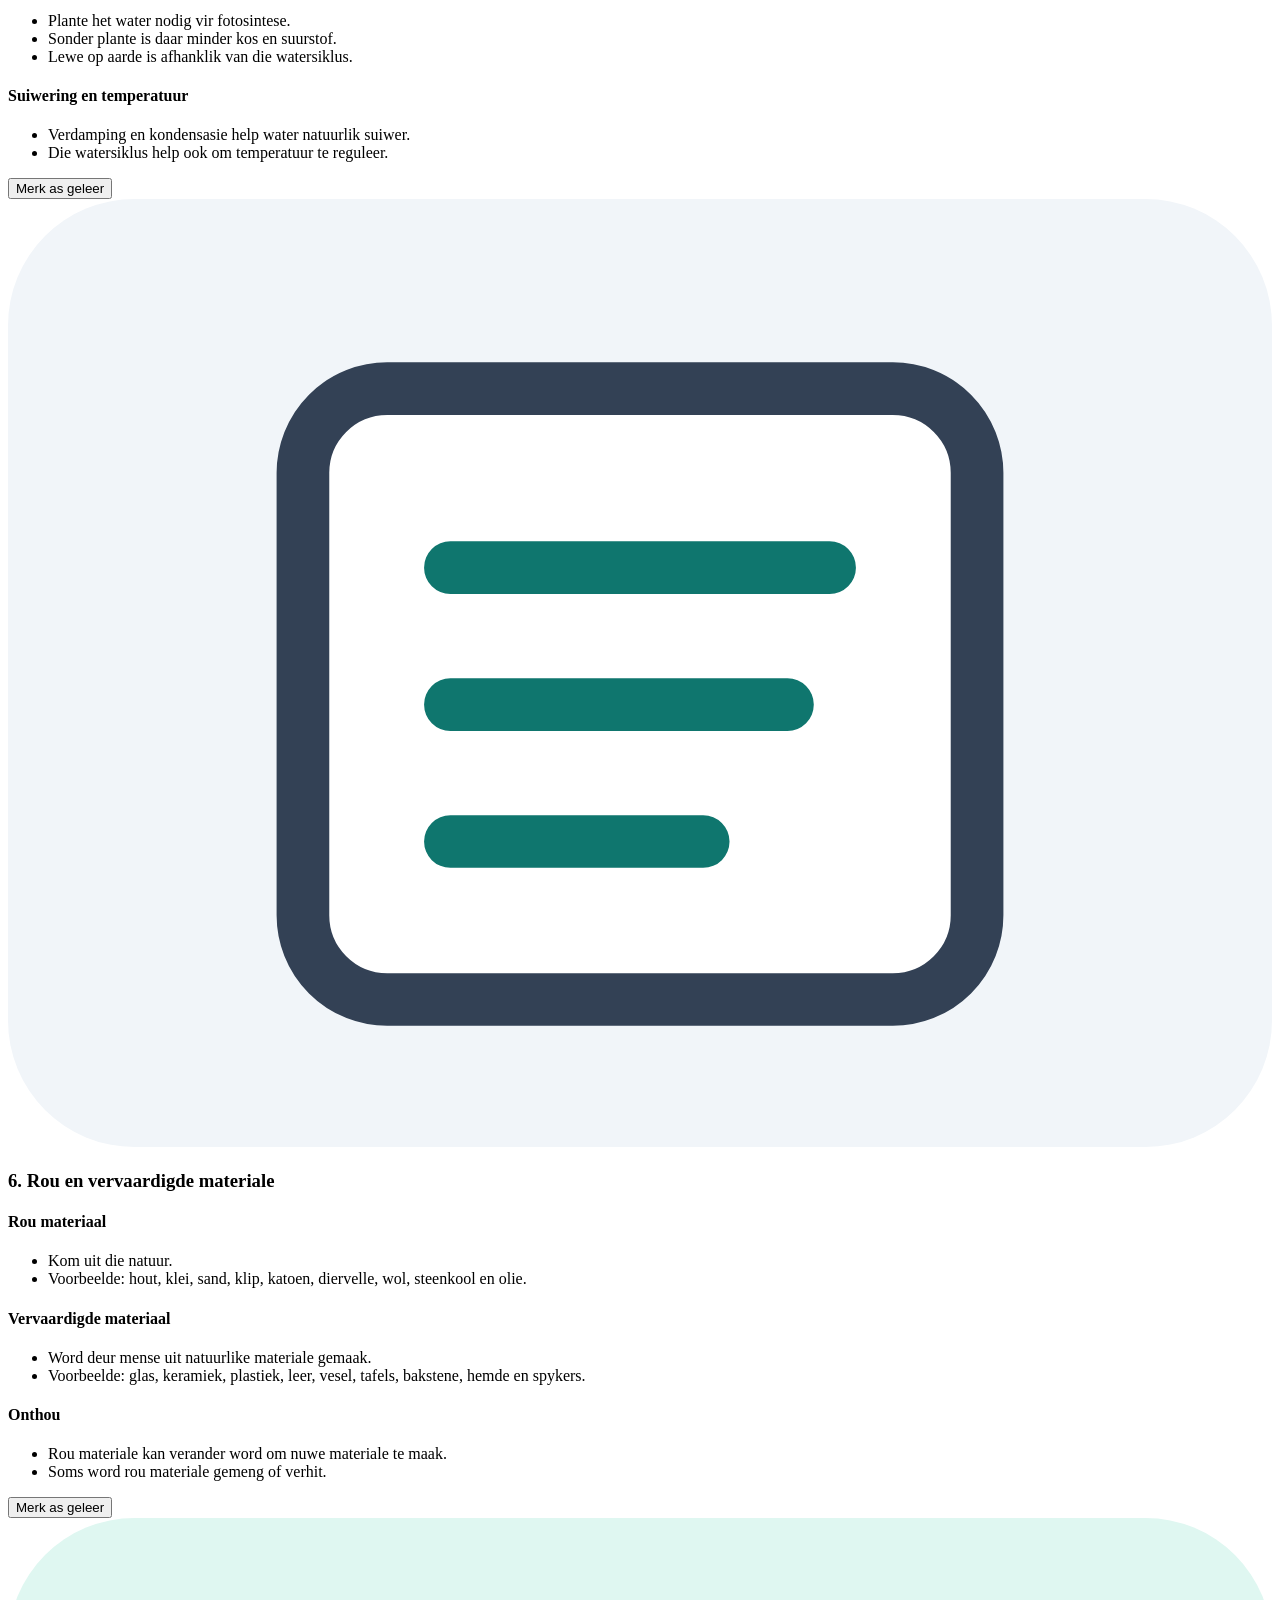
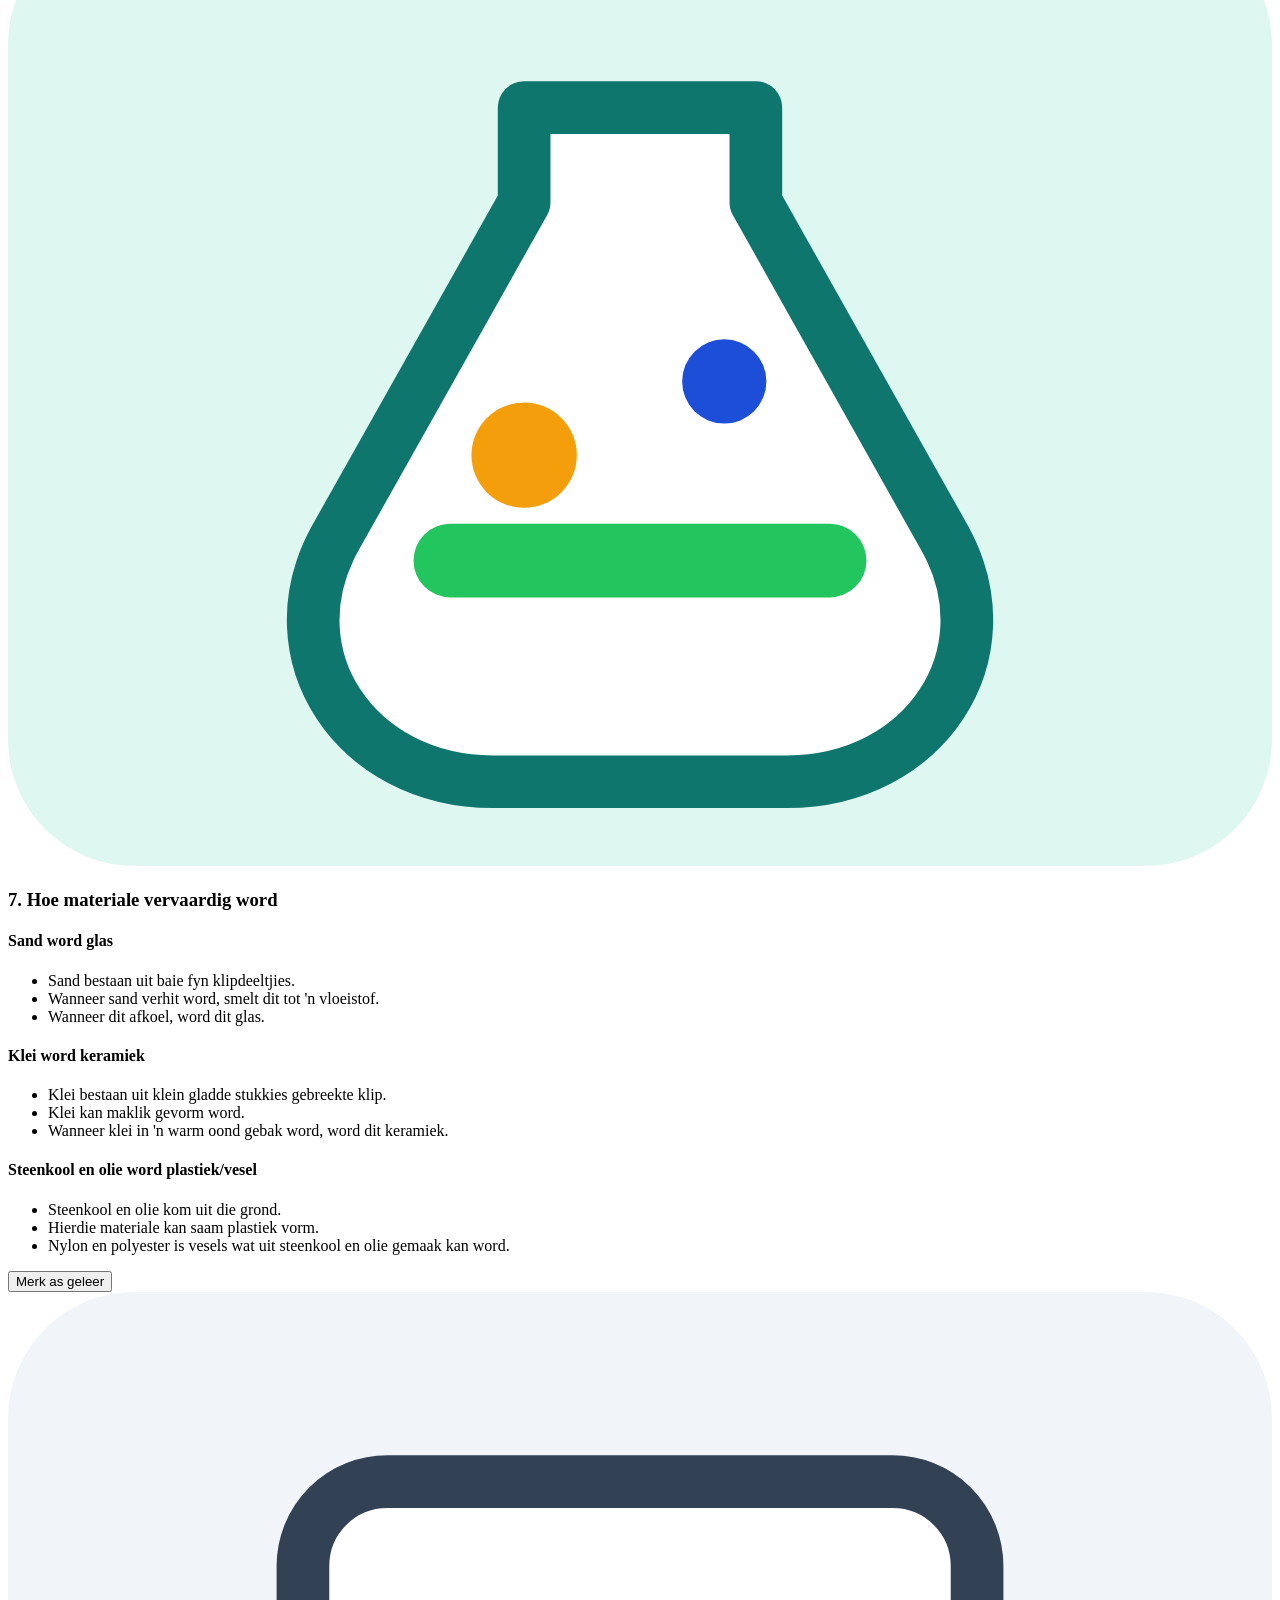
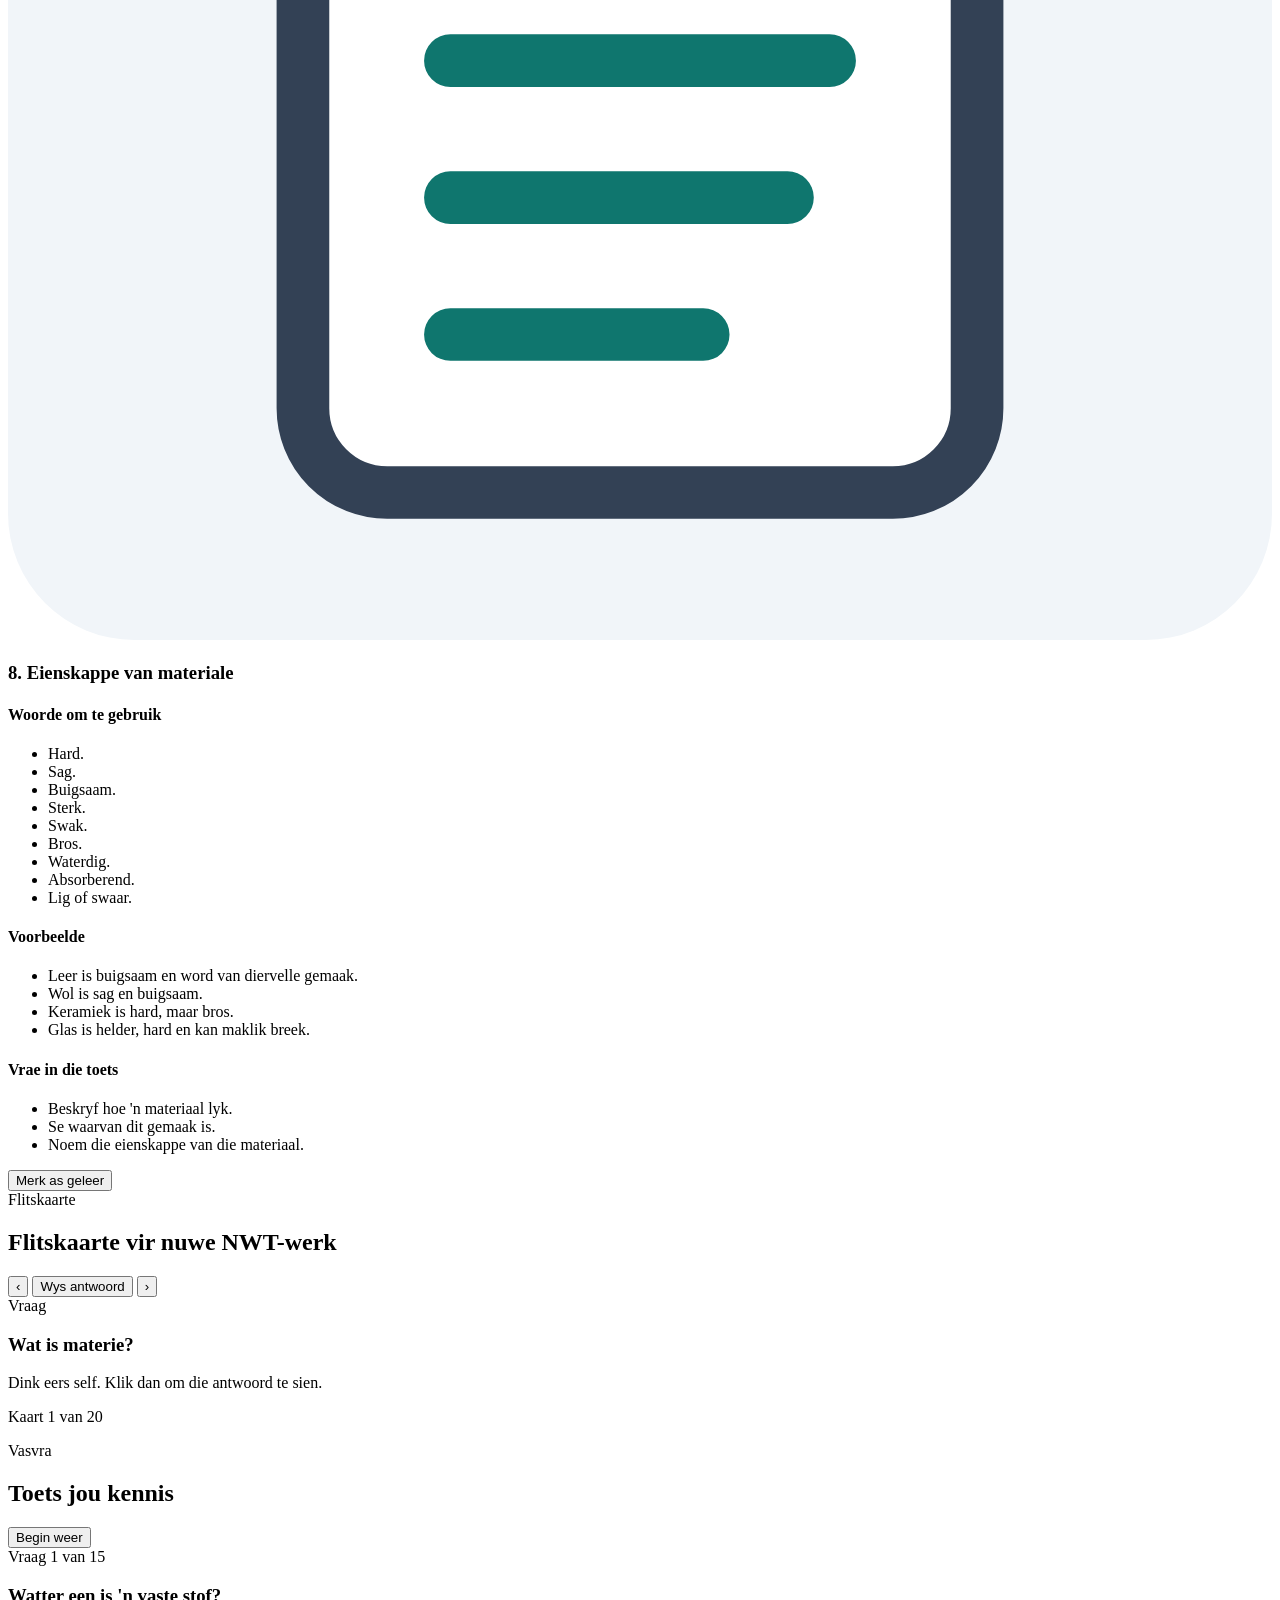
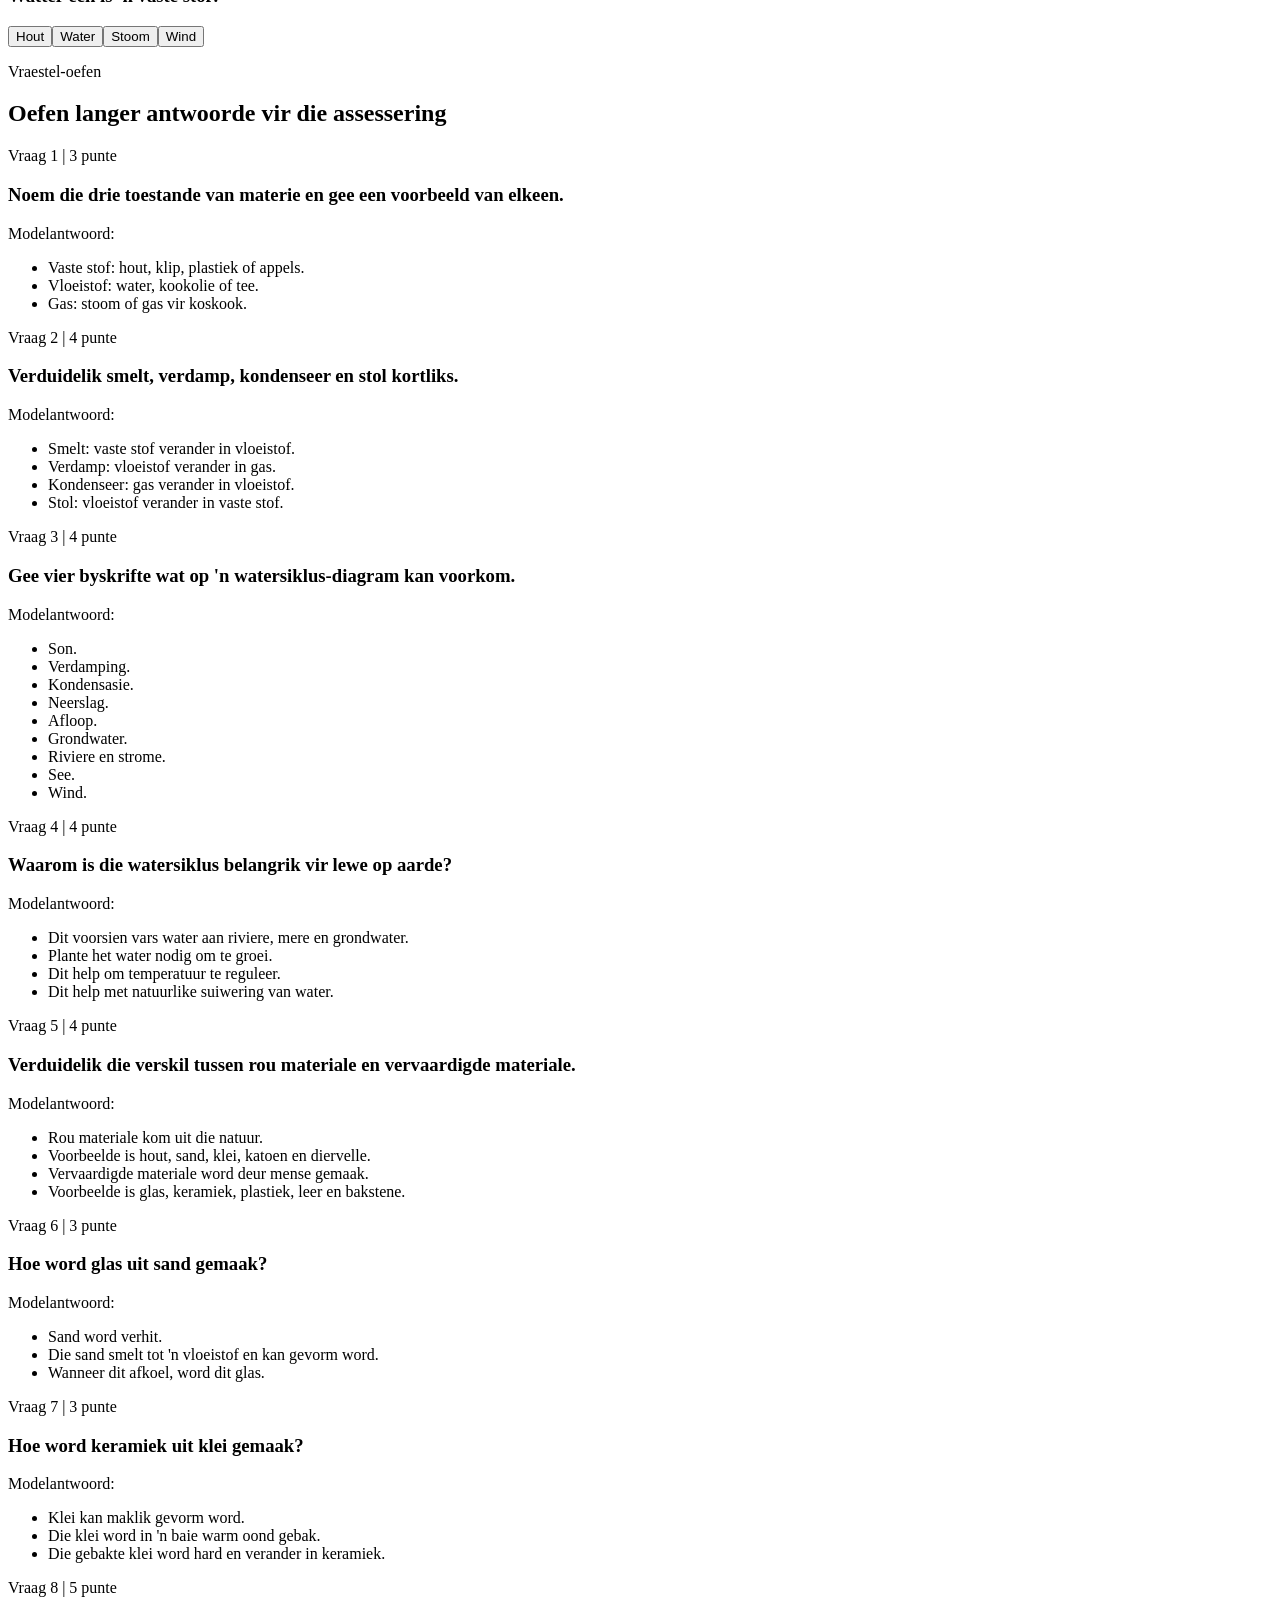
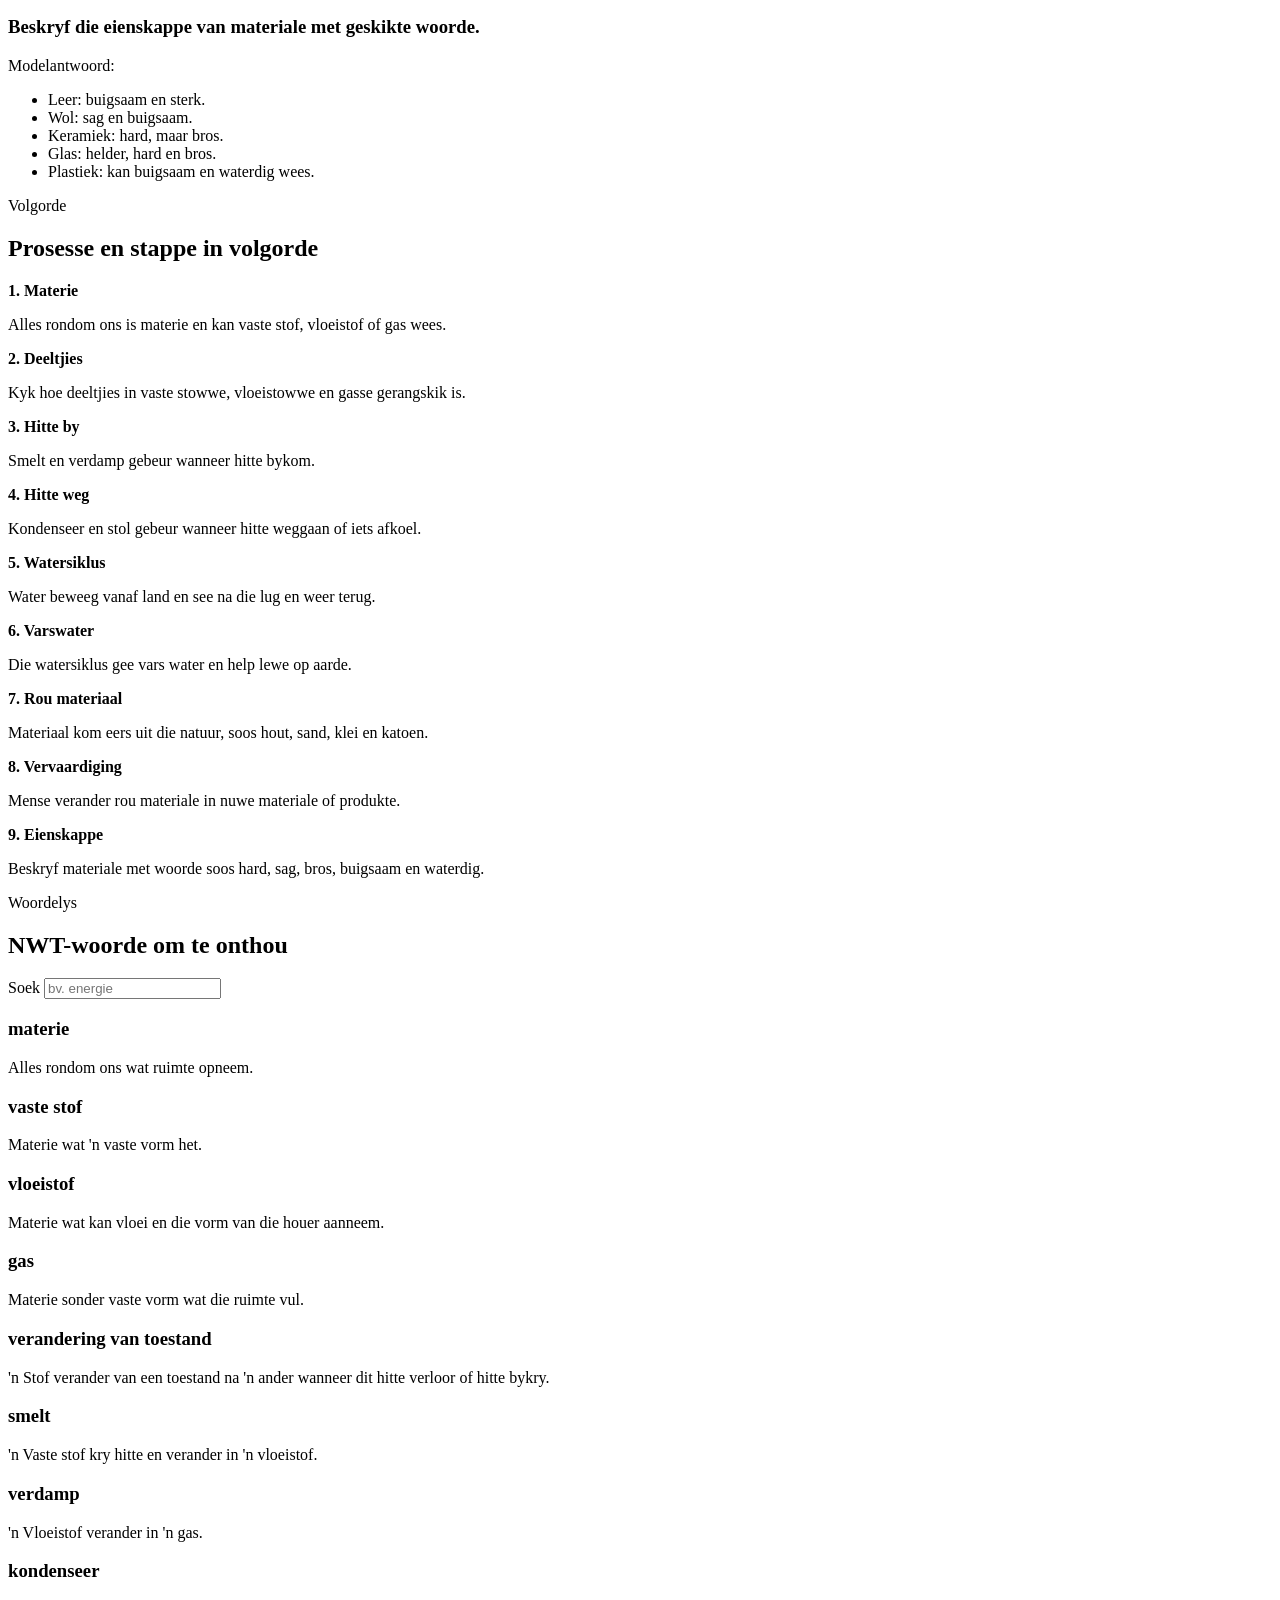
==== commit 2b807f83: "Load Ewann NWT assessment content" ====
--- a/index.html
+++ b/index.html
@@ -11,7 +11,7 @@
       <div class="title-block">
         <span class="subject-chip">Ewann | Graad 4 NWT</span>
         <h1>NWT Leermaat</h1>
-        <p>Natuurwetenskappe en Tegnologie se nuwe leerwerk kom hier in.</p>
+        <p>Materie, toestandveranderinge, die watersiklus en materiale vir die assessering op 9 Junie 2026.</p>
       </div>
       <div class="hero-art" aria-hidden="true">
         <svg viewBox="0 0 320 220" role="img">
@@ -38,7 +38,7 @@
       <section class="progress-panel" aria-label="Vordering">
         <div>
           <span class="eyebrow">Vandag se mikpunt</span>
-          <h2>Gereed vir nuwe NWT-leerwerk en oefenvrae.</h2>
+          <h2>Ken die definisies. Oefen die prosesse. Toets jouself.</h2>
         </div>
         <div class="progress-card">
           <span id="progressText">0 van 0 voltooi</span>
@@ -61,7 +61,7 @@
         <div class="view-heading">
           <div>
             <span class="eyebrow">Leerpad</span>
-            <h2 id="learnTitle">NWT-inhoud word binnekort bygevoeg</h2>
+            <h2 id="learnTitle">Lees kort. Merk klaar. Herhaal weer.</h2>
           </div>
           <button id="resetProgress" class="secondary-button" type="button">Herstel vordering</button>
         </div>
@@ -99,7 +99,7 @@
         <div class="view-heading">
           <div>
             <span class="eyebrow">Vraestel-oefen</span>
-            <h2 id="practiceTitle">Modelantwoorde kom uit die nuwe NWT-dokumente</h2>
+            <h2 id="practiceTitle">Oefen langer antwoorde vir die assessering</h2>
           </div>
         </div>
         <div id="practiceList" class="practice-list"></div>
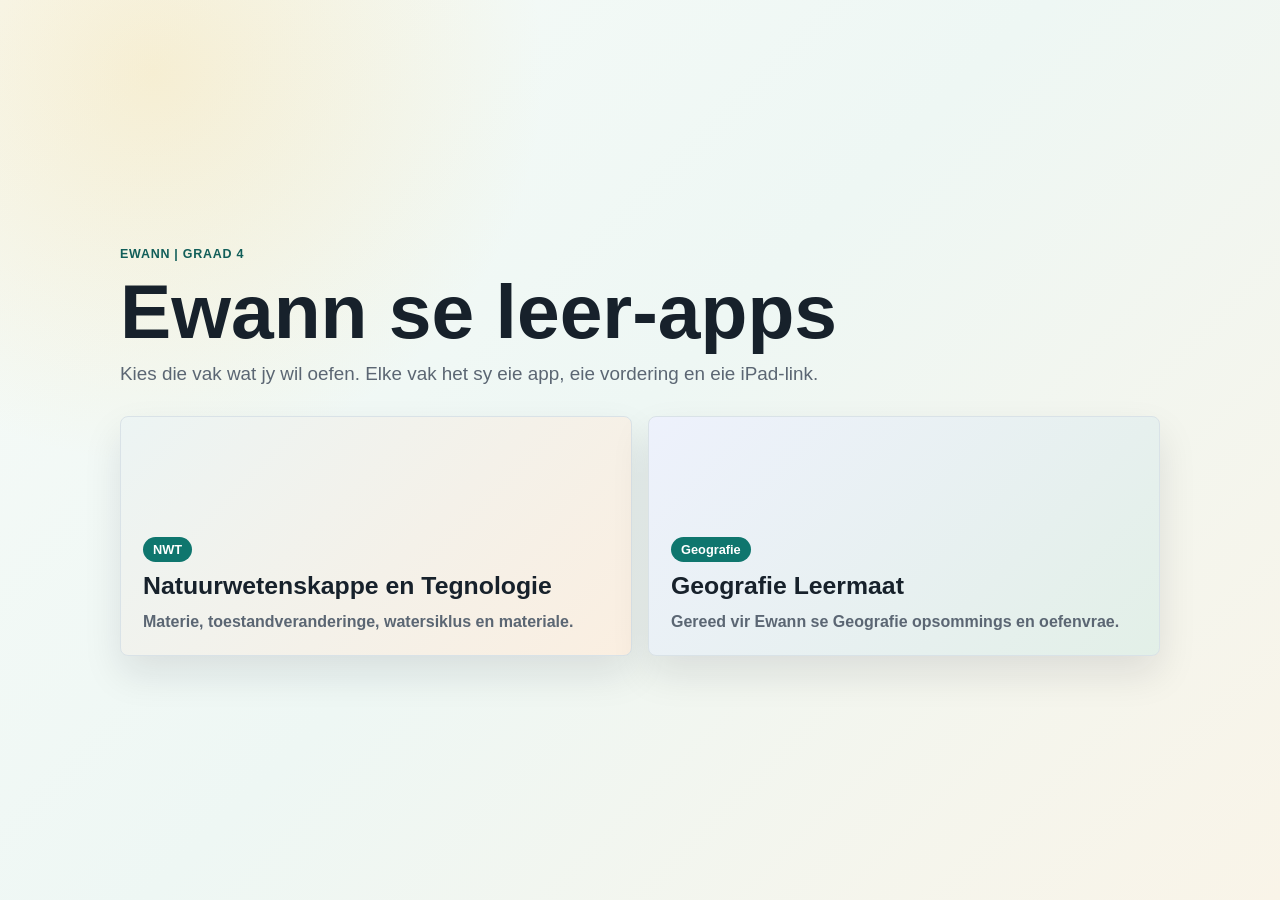
==== commit 8cd4b395: "Split Ewann apps by subject" ====
--- a/index.html
+++ b/index.html
@@ -3,133 +3,30 @@
   <head>
     <meta charset="utf-8">
     <meta name="viewport" content="width=device-width, initial-scale=1">
-    <title>Ewann se NWT Leermaat</title>
+    <title>Ewann se Vakke</title>
     <link rel="stylesheet" href="styles.css">
   </head>
-  <body>
-    <header class="app-header">
-      <div class="title-block">
-        <span class="subject-chip">Ewann | Graad 4 NWT</span>
-        <h1>NWT Leermaat</h1>
-        <p>Materie, toestandveranderinge, die watersiklus en materiale vir die assessering op 9 Junie 2026.</p>
-      </div>
-      <div class="hero-art" aria-hidden="true">
-        <svg viewBox="0 0 320 220" role="img">
-          <defs>
-            <linearGradient id="sky" x1="0" x2="1" y1="0" y2="1">
-              <stop offset="0" stop-color="#9ae6b4"></stop>
-              <stop offset="1" stop-color="#93c5fd"></stop>
-            </linearGradient>
-          </defs>
-          <rect width="320" height="220" rx="22" fill="url(#sky)"></rect>
-          <path d="M42 165c42-42 86-49 132-24 31 17 67 19 106 2v56H42z" fill="#14532d" opacity=".9"></path>
-          <path d="M70 153c30-22 60-26 94-11 30 13 58 11 88-4" fill="none" stroke="#fef3c7" stroke-width="7" stroke-linecap="round"></path>
-          <path d="M139 55h42v18l28 54c9 18-4 39-25 39h-48c-21 0-34-21-25-39l28-54z" fill="#ffffff" stroke="#0f766e" stroke-width="7" stroke-linejoin="round"></path>
-          <path d="M126 132h68" stroke="#22c55e" stroke-width="11" stroke-linecap="round"></path>
-          <circle cx="140" cy="111" r="9" fill="#f59e0b"></circle>
-          <circle cx="172" cy="98" r="7" fill="#2563eb"></circle>
-          <path d="M236 53l22 16-8 26h-28l-8-26z" fill="#0f766e"></path>
-          <path d="M228 73h24" stroke="#ccfbf1" stroke-width="5" stroke-linecap="round"></path>
-        </svg>
-      </div>
-    </header>
-
-    <main>
-      <section class="progress-panel" aria-label="Vordering">
-        <div>
-          <span class="eyebrow">Vandag se mikpunt</span>
-          <h2>Ken die definisies. Oefen die prosesse. Toets jouself.</h2>
-        </div>
-        <div class="progress-card">
-          <span id="progressText">0 van 0 voltooi</span>
-          <div class="progress-track">
-            <span id="progressBar"></span>
-          </div>
-        </div>
+  <body class="hub-page">
+    <main class="subject-hub" aria-labelledby="hubTitle">
+      <section class="hub-hero">
+        <span class="subject-chip">Ewann | Graad 4</span>
+        <h1 id="hubTitle">Ewann se leer-apps</h1>
+        <p>Kies die vak wat jy wil oefen. Elke vak het sy eie app, eie vordering en eie iPad-link.</p>
       </section>
 
-      <nav class="tabs" aria-label="Afdelings">
-        <button class="tab is-active" data-view="learn">Leerpad</button>
-        <button class="tab" data-view="cards">Flitskaarte</button>
-        <button class="tab" data-view="quiz">Vasvra</button>
-        <button class="tab" data-view="practice">Vraestel-oefen</button>
-        <button class="tab" data-view="timeline">Volgorde</button>
-        <button class="tab" data-view="words">Woordelys</button>
-      </nav>
+      <section class="subject-list" aria-label="Vakke">
+        <a class="subject-card nwt-card" href="nwt/">
+          <span>NWT</span>
+          <h2>Natuurwetenskappe en Tegnologie</h2>
+          <p>Materie, toestandveranderinge, watersiklus en materiale.</p>
+        </a>
 
-      <section id="learn" class="view is-active" aria-labelledby="learnTitle">
-        <div class="view-heading">
-          <div>
-            <span class="eyebrow">Leerpad</span>
-            <h2 id="learnTitle">Lees kort. Merk klaar. Herhaal weer.</h2>
-          </div>
-          <button id="resetProgress" class="secondary-button" type="button">Herstel vordering</button>
-        </div>
-        <div id="topicGrid" class="topic-grid"></div>
-      </section>
-
-      <section id="cards" class="view" aria-labelledby="cardsTitle">
-        <div class="view-heading">
-          <div>
-            <span class="eyebrow">Flitskaarte</span>
-            <h2 id="cardsTitle">Flitskaarte vir nuwe NWT-werk</h2>
-          </div>
-          <div class="card-actions">
-            <button id="prevCard" class="icon-button" type="button" aria-label="Vorige kaart">&lsaquo;</button>
-            <button id="flipCard" class="primary-button" type="button">Wys antwoord</button>
-            <button id="nextCard" class="icon-button" type="button" aria-label="Volgende kaart">&rsaquo;</button>
-          </div>
-        </div>
-        <article id="flashcard" class="flashcard" tabindex="0" aria-live="polite"></article>
-        <p id="cardCounter" class="counter"></p>
-      </section>
-
-      <section id="quiz" class="view" aria-labelledby="quizTitle">
-        <div class="view-heading">
-          <div>
-            <span class="eyebrow">Vasvra</span>
-            <h2 id="quizTitle">Toets jou kennis</h2>
-          </div>
-          <button id="restartQuiz" class="secondary-button" type="button">Begin weer</button>
-        </div>
-        <div id="quizBox" class="quiz-box"></div>
-      </section>
-
-      <section id="practice" class="view" aria-labelledby="practiceTitle">
-        <div class="view-heading">
-          <div>
-            <span class="eyebrow">Vraestel-oefen</span>
-            <h2 id="practiceTitle">Oefen langer antwoorde vir die assessering</h2>
-          </div>
-        </div>
-        <div id="practiceList" class="practice-list"></div>
-      </section>
-
-      <section id="timeline" class="view" aria-labelledby="timelineTitle">
-        <div class="view-heading">
-          <div>
-            <span class="eyebrow">Volgorde</span>
-            <h2 id="timelineTitle">Prosesse en stappe in volgorde</h2>
-          </div>
-        </div>
-        <div id="timelineList" class="timeline"></div>
-      </section>
-
-      <section id="words" class="view" aria-labelledby="wordsTitle">
-        <div class="view-heading">
-          <div>
-            <span class="eyebrow">Woordelys</span>
-            <h2 id="wordsTitle">NWT-woorde om te onthou</h2>
-          </div>
-          <label class="search-box">
-            <span>Soek</span>
-            <input id="wordSearch" type="search" placeholder="bv. energie">
-          </label>
-        </div>
-        <div id="wordList" class="word-list"></div>
+        <a class="subject-card geo-card" href="geografie/">
+          <span>Geografie</span>
+          <h2>Geografie Leermaat</h2>
+          <p>Gereed vir Ewann se Geografie opsommings en oefenvrae.</p>
+        </a>
       </section>
     </main>
-
-    <script src="app.js"></script>
   </body>
 </html>
--- a/styles.css
+++ b/styles.css
@@ -0,0 +1,115 @@
+:root {
+  color-scheme: light;
+  --ink: #17212b;
+  --muted: #5b6673;
+  --line: #d9e2e7;
+  --surface: #ffffff;
+  --teal: #0f766e;
+  --teal-dark: #115e59;
+  --gold: #d97706;
+  --blue: #1d4ed8;
+  font-family: Verdana, "Segoe UI", Arial, sans-serif;
+}
+
+* {
+  box-sizing: border-box;
+}
+
+body {
+  margin: 0;
+  min-height: 100vh;
+  color: var(--ink);
+  background:
+    radial-gradient(circle at 12% 8%, rgba(249, 196, 83, .22), transparent 28%),
+    linear-gradient(135deg, #f7fbf8 0%, #eef7f4 48%, #f9f4e8 100%);
+}
+
+.subject-hub {
+  width: min(1040px, calc(100% - 32px));
+  min-height: 100vh;
+  margin: 0 auto;
+  display: grid;
+  align-content: center;
+  gap: 28px;
+  padding: 40px 0;
+}
+
+.hub-hero h1 {
+  margin: 12px 0 10px;
+  font-size: clamp(2.3rem, 6vw, 5rem);
+  line-height: .98;
+  letter-spacing: 0;
+}
+
+.hub-hero p {
+  max-width: 720px;
+  margin: 0;
+  color: var(--muted);
+  font-size: 1.18rem;
+  line-height: 1.55;
+}
+
+.subject-chip {
+  display: inline-flex;
+  width: fit-content;
+  color: var(--teal-dark);
+  font-weight: 800;
+  text-transform: uppercase;
+  letter-spacing: .06em;
+  font-size: .78rem;
+}
+
+.subject-list {
+  display: grid;
+  grid-template-columns: repeat(auto-fit, minmax(260px, 1fr));
+  gap: 16px;
+}
+
+.subject-card {
+  min-height: 240px;
+  display: grid;
+  align-content: end;
+  gap: 10px;
+  border: 1px solid var(--line);
+  border-radius: 8px;
+  padding: 22px;
+  color: inherit;
+  text-decoration: none;
+  background: var(--surface);
+  box-shadow: 0 18px 38px rgba(15, 23, 42, .1);
+}
+
+.subject-card span {
+  width: fit-content;
+  border-radius: 999px;
+  padding: 5px 10px;
+  color: #fff;
+  background: var(--teal);
+  font-size: .8rem;
+  font-weight: 800;
+}
+
+.subject-card h2 {
+  margin: 0;
+  font-size: 1.55rem;
+  line-height: 1.15;
+}
+
+.subject-card p {
+  margin: 0;
+  color: var(--muted);
+  line-height: 1.45;
+  font-weight: 700;
+}
+
+.nwt-card {
+  background:
+    linear-gradient(135deg, rgba(15, 118, 110, .08), rgba(217, 119, 6, .12)),
+    var(--surface);
+}
+
+.geo-card {
+  background:
+    linear-gradient(135deg, rgba(29, 78, 216, .08), rgba(21, 128, 61, .12)),
+    var(--surface);
+}
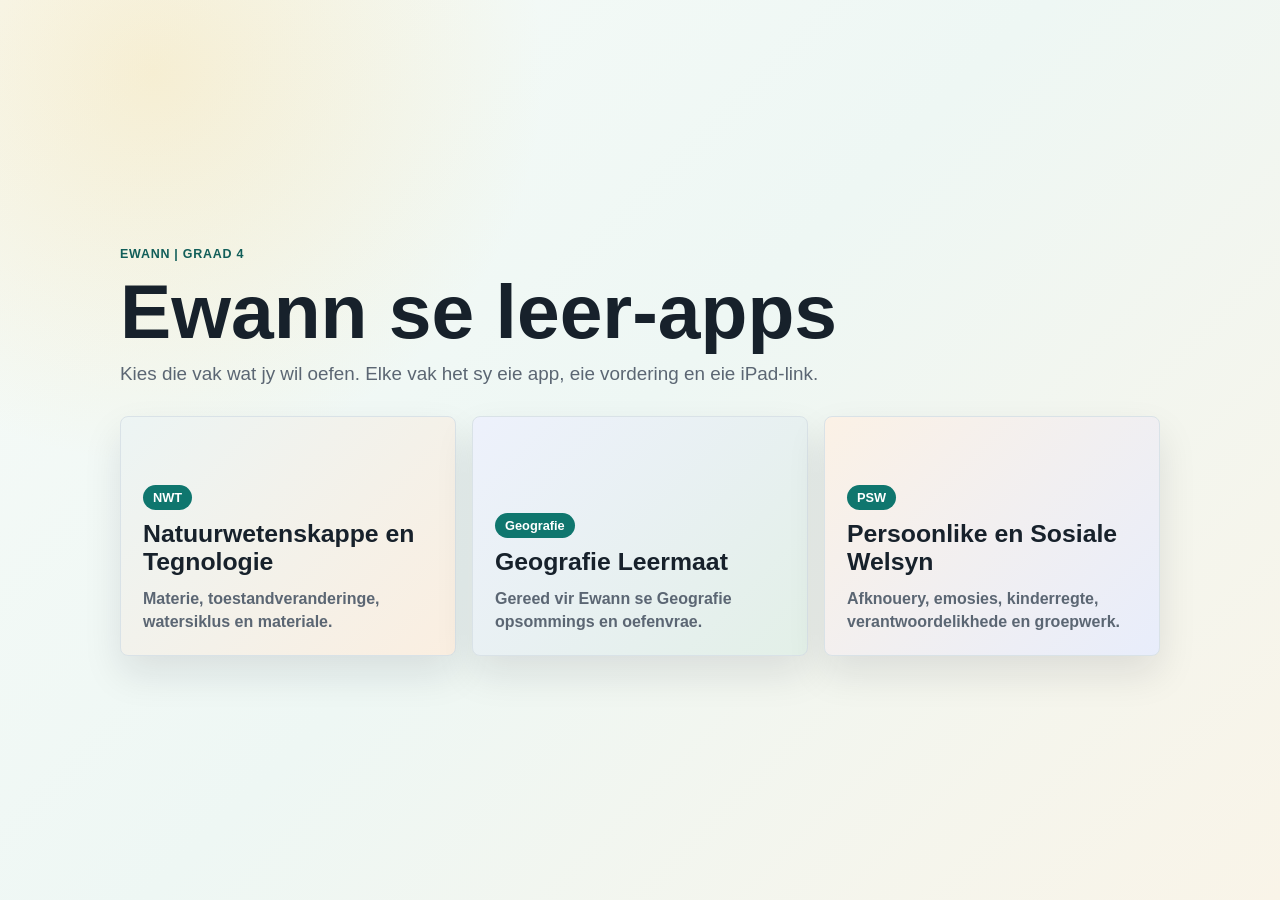
==== commit 74c015ba: "Add Ewann PSW app" ====
--- a/index.html
+++ b/index.html
@@ -26,6 +26,12 @@
           <h2>Geografie Leermaat</h2>
           <p>Gereed vir Ewann se Geografie opsommings en oefenvrae.</p>
         </a>
+
+        <a class="subject-card psw-card" href="psw/">
+          <span>PSW</span>
+          <h2>Persoonlike en Sosiale Welsyn</h2>
+          <p>Afknouery, emosies, kinderregte, verantwoordelikhede en groepwerk.</p>
+        </a>
       </section>
     </main>
   </body>
--- a/styles.css
+++ b/styles.css
@@ -113,3 +113,9 @@
     linear-gradient(135deg, rgba(29, 78, 216, .08), rgba(21, 128, 61, .12)),
     var(--surface);
 }
+
+.psw-card {
+  background:
+    linear-gradient(135deg, rgba(217, 119, 6, .1), rgba(29, 78, 216, .1)),
+    var(--surface);
+}
